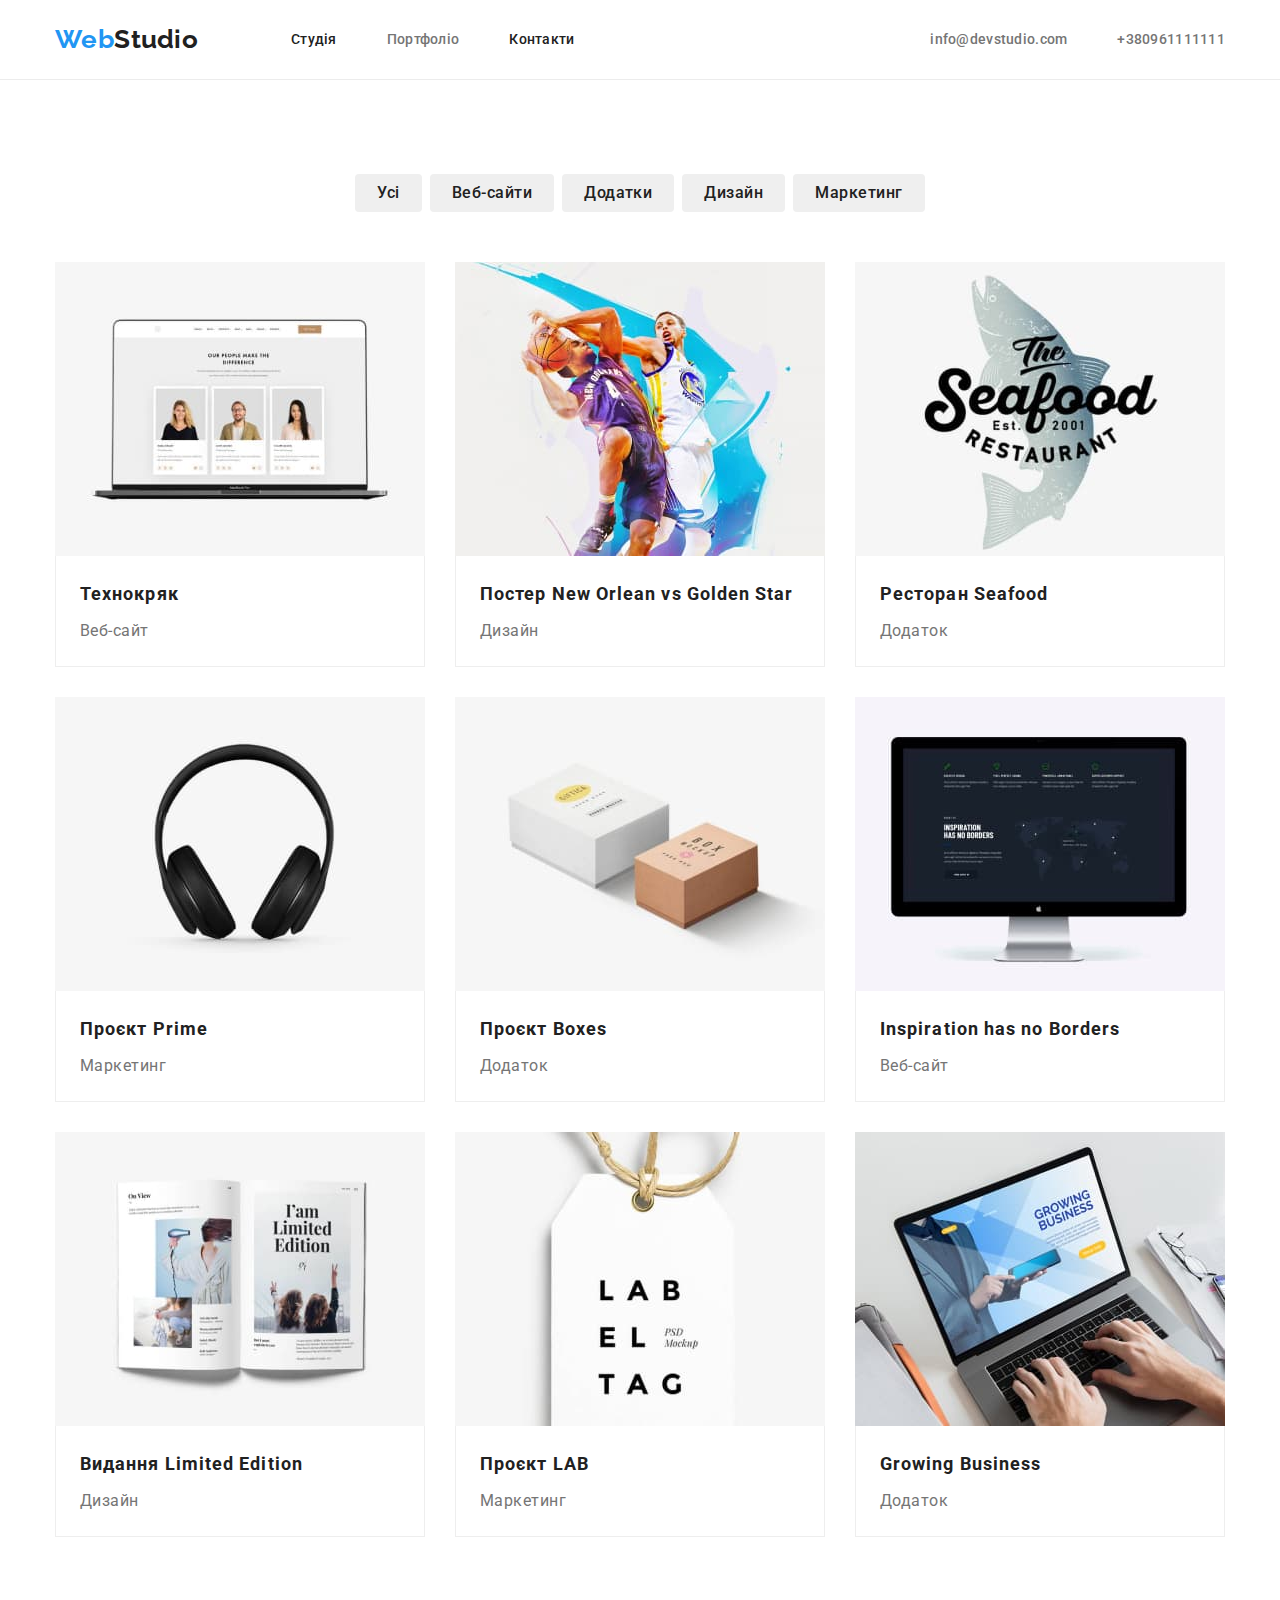
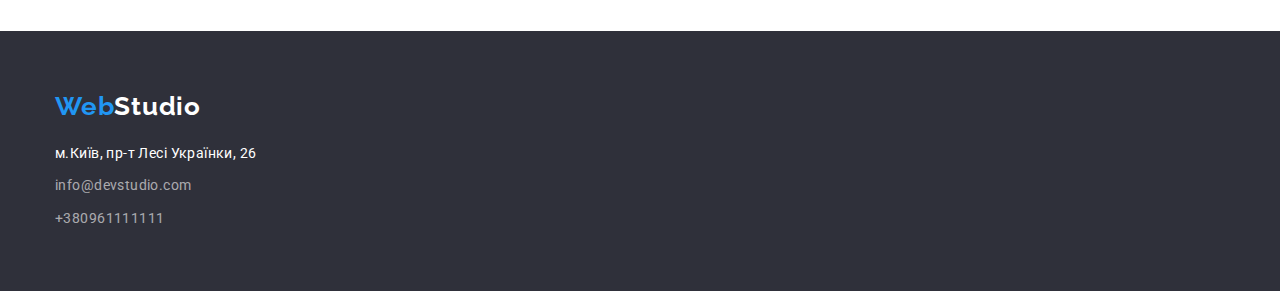
==== portfolio.html @ 17ab4c6e "one" ====
<!DOCTYPE html>
<html lang="uk">
<head >
    <meta charset="UTF-8">
   
    <meta name="viewport" content="width=device-width, initial-scale=1.0">
    <title>Портфоліо</title>
    <link rel="preconnect" href="https://fonts.googleapis.com">
    <link rel="preconnect" href="https://fonts.gstatic.com" crossorigin>
    <link href="https://fonts.googleapis.com/css2?family=Raleway:wght@700&family=Roboto:wght@400;500;700&display=swap" rel="stylesheet">
    
    
    <link rel="stylesheet"  
    href="https://cdn.jsdelivr.net/npm/modern-normalize@1.1.0/modern-normalize.min.css"/>
    <link rel="stylesheet" href="./css/styles.css">
  


 

  <header> 
   
  <body>
   

   <nav class="page-nav box">
    <div class="container page-header-container">
     <!-- <h1>картки та кнопки</h1> -->
      <a href="./index.html" class="link-port list"><span class="logo"><span class="accent-logo">Web</span>Studio</span></a>

  
      <ul class="menu list-port">
      
     <li class="menu-item ">
  
      <a class="link-port menu-link" href="./index.html">Студія</a></li>

     <li class="menu-item link-port">
  
  <a class="menu-link link-port contakt-email" href="./portfolio.html">Портфоліо</a></li>

     <li class="menu-item link-port">
      <a class="menu-link  link-port" href="./index.html">Контакти</a></li>
    </ul>
    <ul class="list-port contakt">

 <li><a class=" item-contakt contakt-email link-port list-port" href="mailto:info@devstudio.com">info@devstudio.com</a></li>
<li><a class=" item-contakt contakt-email contakt-phone-number list-port link-port" href="">+380961111111</a></li>
      </ul>
</div>
</nav>
</header>
   
<main >
   <section class="section">
  
   <div class="container">  
      <!-- <h1 class="">Картки</h1> -->
    <ul class="filter list-port ">
      <li><button class="filter-list" type="button">Усі</button></li> 

      <li><button class="filter-list" type="button">Веб-сайти</button></li> 
     
      <li><button class="filter-list" type="button">Додатки</button></li>   
      
      <li><button class="filter-list"type="button">Дизайн</button></li>  


      <li><button  class="filter-list"type="button">Маркетинг</button></li>
    </ul>

  


  <ul class=" flex-container  list-port link-port">

 
    <li class="class-card flex-element"> <img src="./images/технокряк.jpg" alt="Технокряк"
       width="370">
   <div class="port-card-bottom">
      <h2 class="card-name">Технокряк</h2>
         <p class="card-speciality">Веб-сайт</p>
   </div>
    </li>  

    

    <li class="class-card flex-element"> <img src="./images/постер-new-orlian.jpg" alt="постер"
       width="370">
    <div class="port-card-bottom">
       <h2 class="card-name">Постер New Orlean vs Golden Star</h2>
          <p class="card-speciality">Дизайн</p>
   </div> 
      </li> 

    


    <li class="class-card flex-element"> <img src="./images/see-food.jpg" alt="Ресторан Seafood"
       width="370">
   <div class="port-card-bottom">  
      <h2 class="card-name">Ресторан Seafood</h2>
        <p class="card-speciality">Додаток</p>
   </div>
      </li>

   

  <li class="class-card flex-element"> <img src="./images/проект-прайм.jpg" alt="Проєкт Prime" width="370">
  <div class="port-card-bottom">
    <h2 class="card-name">Проєкт Prime</h2>
      <p class="card-speciality">Маркетинг</p>
   </div> 
  </li>
     
 

  <li class="class-card flex-element"> <img src="./images/проєкт.jpg" alt="Проєкт Boxes" width="370">
   <div class="port-card-bottom">
    <h2 class="card-name">Проєкт Boxes</h2>
      <p class="card-speciality">Додаток</p>
   </div>    
  </li>

  <li class="class-card flex-element"> <img src="./images/iтсзкш.jpg" alt="Inspiration has no Borders" width="370">
   <div class="port-card-bottom">
    <h2 class="card-name">Inspiration has no Borders</h2>
      <p class="card-speciality">Веб-сайт</p>
   </div>      
  </li>

  <li class="class-card flex-element"><img src="./images/видання.jpg" alt="Видання Limited Edition" width="370">
   <div class="port-card-bottom">
    <h2 class="card-name">Видання Limited Edition</h2>
      <p class="card-speciality">Дизайн</p>
  
   </div>     
  </li>

  <li class="class-card flex-element"> <img src="./images/lab.jpg" alt="Проєкт LAB" width="370">
   <div class="port-card-bottom">
    <h2 class="card-name">Проєкт LAB</h2>
      <p class="card-speciality">Маркетинг</p> 
   </div>      
  </li>

  <li class="class-card flex-element"> <img src="./images/gro.jpg" alt="Growing Business" width="370">
   <div class="port-card-bottom">
    <h2 class="card-name">Growing Business</h2>
      <p class="card-speciality">Додаток</p>
  </div>
</li>

</ul>
  </div>
</section>
</main>    


<footer class="foot">
<div class="container page-foot">   
 

      <a class="log-name" href="./index.html" class=" list-port"><span class="list link-port logo-w"><span class="accent-logo">Web</span>Studio</span></a>
     
        <address> 
      <ul class="list link log-name">
        <li><a class="foot-list">м.Київ, пр-т Лесі Українки, 26</a></li>
        <li><a class="link tel-port" href="">info@devstudio.com</a></li>
        <li><a class="foot-list tel-port contakt-phone-number" href="">+380961111111</a></li>
     
    </ul>
   </address>
  </div>


   </footer>
   

</body>
</html>
---- css/styles.css ----
:root
{
    --accent-color:   #212121;
    --primary-font:Roboto,sans-serif;
    --secondary-font:Raleway, sans-serif;
    --primary-text-color-theme-light: #2196F3;
    --primary-text-color-theme-dark: #FFFFFF;
    --secondary-text-color-theme-light:#757575;
    --secondary-background-color-theme-light:#F5F4FA; 
    --secondary-background-btn-color-theme-light:#188CE8;
}

.link
{
 text-decoration: none
   
}
 

.studio-list.link-port
{
 padding: 24px 0;

}
studio-list
{
margin-right: 93px;
}
 .link-port 
 {   display: block;
    text-decoration: none;
    padding: 32px 0;
    margin: 0;
 }
 
 .list
 { 
  list-style:none;
  padding: 0;
 margin: 0;
 

 }
  .list-port
{ 
  list-style: none;
  padding: 0;

  margin: 0;

}
img
{
    display: block;
    max-width: 100%;
    height: auto;
}


.logo
{ 
    font-family:Raleway, sans-serif;
    font-weight: 700;
    font-size: 26px;
    line-height: 1.19;
   
   
    display: flex;
    align-items:center;
    
     color: var(--accent-color);
  }
.logo-w 
{ font-family: Raleway, sans-serif;
  font-style: normal;
  font-weight: 700;
  font-size: 26px;
  line-height: 1.19;
  letter-spacing: 0.03em;
 color:var(--primary-text-color-theme-dark);}

  .accent-logo

  { font-family: Raleway, sans-serif;
    font-style: normal;
    font-weight: 700;
    font-size: 26px;
    line-height: 1.19;
    letter-spacing: 0.03em;
   
       
    color:  var(--primary-text-color-theme-light);
  }

    h1,h2,h3,h4,p
    {
        
        margin-top: 0;
        margin-bottom: 0;
     }


.ul,    
.li{ 
        margin-top: 0px;
        margin-bottom:0px;
        padding-left: 0px;
        padding-right: 0px;
        
     }
 .container 
     {    
        width: 1200px;
        margin-left: auto;
        margin-right: auto;
        padding-left: 15px;
        padding-right: 15px; 
      }
  .section 
      { 
        padding-top: 94px;
         padding-bottom: 94px;
      }
/* ============components=========== */



.page-header
  {
    background: var(--primary-text-color-theme-dark);
  }

.page-header-container 
  {
  display: flex; 
  align-items: center;
  }

.page-nav 
{ 
  display:flex;
  align-items: center;
  justify-content:space-between;
}



.menu 
{ 
  display: flex;
  align-items:center;
  gap: 50px;
}


.contakt 
{
  display: flex;gap: 50px;
  align-items: center;
  margin-left: auto;
}



     
    /* ============heder==================    */
  
    body
    {
        font-family: Roboto, sans-serif;
  
        font-size: 14px;
        line-height: 1.14;
        letter-spacing: 0.02em;
        padding: 0;
    }
    
       .button { cursor: pointer;}
    




    .solutions-page
 {  
  text-align: center;
   padding-top:  200px;
   padding-bottom:200px;
   background-color:  #2F303A;
   }
    
  .title-main 
  {
   
  text-transform: uppercase;
    font-size: 44px;
    line-height: 1.36;
    width: 696px;
    margin-left: auto;
    margin-right: auto;
    margin-bottom: 30px;
    letter-spacing: 0.06em;
    color:var(--primary-text-color-theme-dark);
    
    
   }   
    
 
.do-it
{
  padding-top:0;
 
}

    
     .do 
  {
      display: flex; 
      text-align: center;
      gap: 30px;
      

  }

    .modal-open-btn

    {
   font-family: Roboto, sans-serif;  
       font-weight: 700;
    font-size: 16px;
    line-height: 1.17;
    width: 216px;
    border: navajowhite;
    letter-spacing: 0.06em;
    height: 50px;

    color:var(--primary-text-color-theme-dark); 
    background:var(--primary-text-color-theme-light);
   
    border-radius: 4px;
     
     }
     .modal-open-btn:hover,
     .modal-open-btn:focus
      {  
    
    color:var(--primary-text-color-theme-dark) ;
    background:var(--secondary-background-btn-color-theme-light);
    }
  

    .filter 
    {
      display: flex; 
      text-align: center;
      gap: 8px;
    justify-content: center;

      margin-bottom: 50px;  
    }
 
button{
  border: none;
}


 .filter-list 
 {  
 
font-family:inherit; 
font-weight: 500;
font-size: 16px;
line-height: 1.62;
letter-spacing: 0.03em;
cursor: pointer;
padding:6px 22px;
color:var(--accent-color);
 background:var(secondary-background-color-theme-light);
 border-radius: 4px;
}
.filter-list:hover,
.filter-list:focus
  { 
   
    /* shadow-middle */
box-shadow: 0px 3px 1px rgba(0, 0, 0, 0.1), 0px 1px 2px rgba(0, 0, 0, 0.08), 0px 2px 2px rgba(0, 0, 0, 0.12);

        color:var(--primary-text-color-theme-dark);
        background:var(--primary-text-color-theme-light); 
}

  .button {
   border-width: 0px;
   }

    


.page-benefits
{
  display: flex;
  align-content: center;
  gap: 30px;

}

.item-page-benefits 
{
 

   width: 270px;
  
}
.title-benefits
 {
  text-transform: uppercase;
 font-weight: 700;
  font-size: 14px;
  line-height:1.14;
  letter-spacing: 0.03em;
}

.note-benefits
 { margin-top:10px; 
 
    font-weight: 400;
    font-size: 14px;
    line-height:1.7;
   color:var(--secondary-text-color-theme-light);
  
}


.team-section 
{
  background: var(--secondary-background-color-theme-light);
}

  .team
{  display: flex;
   text-align: center;
  gap: 30px;
}


.item-team
{
  
  background: var(--primary-text-color-theme-dark);
}
   
.team-liter 
{

  font-size: 36px;
  line-height:1.16;
  text-align: center;
  letter-spacing: 0.03em;
  margin-bottom: 50px;
  
  color:var(--accent-color)

}       

    .team-name
     { 
       font-weight: 500;
        font-size: 16px;
        line-height: 1.18;
   

  
    text-align: center;
    letter-spacing: 0.03em;
   color:var(--accent-color);
   
   background:var(--primary-text-color-theme-dark);
  }
 .menu{margin-left: 93px;} 
    
.team-speciality
{   
    font-weight: 400;
    text-align: center;
    letter-spacing: 0.03em;
     margin-top:  10px;
      color:var(--secondary-text-color-theme-light);
  }



 .menu-link
 {       font-weight: 500;
    font-family:Roboto,sans-serif;
     color:var(--accent-color);
}
.menu-link:hover,
.menu-link:focus
{

 color:var(--primary-text-color-theme-light);
}



  .contakt-email
  {font-weight: 500;
    color: var(--secondary-text-color-theme-light);
   }
   .contakt-email:hover,
   .contakt-email:focus
   {
   
    color:var(--primary-text-color-theme-light);
   }


  .contakt-stil
  { 
   color:var(--accent-color);
  }
  
  .contakt-stil:hover,
  .contakt-stil:focus
   { 
    color: var(--primary-text-color-theme-light)
  }

  .contakt-phone-number
   {
    color:var(--secondary-text-color-theme-light);
  }
   /* =======footer============   */
    
    .foot-list 
  {
    font-style: normal;   
    font-weight: 400;
    font-size: 14px;
    line-height: 1.7;
    letter-spacing: 0.03em;
   
  
   color:var(--primary-text-color-theme-dark); 
  }
   .foot 

  {  padding-top: 60px;
    padding-bottom:60px;
    align-content: center;    
  background-color: #2F303A;
  
  }
  address
  {
 margin-top:20px;
  }



  .log-name
  {  
  display: flex;gap: 9px;
  flex-direction: column;
  }
  

    .tel-port
    {
      font-family: 'Roboto';
font-style: normal;
font-weight: 400;
font-size: 14px;
line-height: 1.71;


letter-spacing: 0.03em;

color: rgba(255, 255, 255, 0.6);
     

    }
   
   
   /* Портфоліо */

   
   .box 
   {
  height:   80px;
border-bottom:1px solid#ECECEC; 
 


}


       .flex-container 
        { 
      display: flex; 
      flex-wrap:wrap;
    align-content: center;    
    gap: 30px;
    padding-left: 0px;
    padding-right: 0px;
    
    }  
        


  
  
.flex-element
{ 
  width: 370px;



}
.flex-element:focus
{
  box-shadow: 0px 1px 1px rgba(0, 0, 0, 0.12), 0px 4px 4px rgba(0, 0, 0, 0.06), 1px 4px 6px rgba(0, 0, 0, 0.16);
}
.card-name
 {
font-weight: 700;
font-size: 18px;
line-height: 2;
letter-spacing: 0.06em;

color:var(--accent-color);
margin-top: 0px ;
margin-bottom: 4px;}

.card-speciality
{

font-weight: 400;
font-size: 16px;
line-height: 1.87;

letter-spacing: 0.03em;

color:var(--secondary-text-color-theme-light);
 margin-top: 4px ;
}

.port-card-bottom 
{
  padding-top:20px;
  padding-bottom: 20px;
  padding-left: 24px;
  padding-right: 24px;
  background: #FFFFFF;
border: 1px solid #EEEEEE;
border-top: none;
}



.card-bottom

{
 padding: 30px;

 background: #FFFFFF;
 /* material shadow v1 */
 
 box-shadow: 0px 1px 3px rgba(0, 0, 0, 0.12), 0px 1px 1px rgba(0, 0, 0, 0.14), 0px 2px 1px rgba(0, 0, 0, 0.2);
 border-radius: 0px 0px 4px 4px;
 }

a{text-decoration: none;}
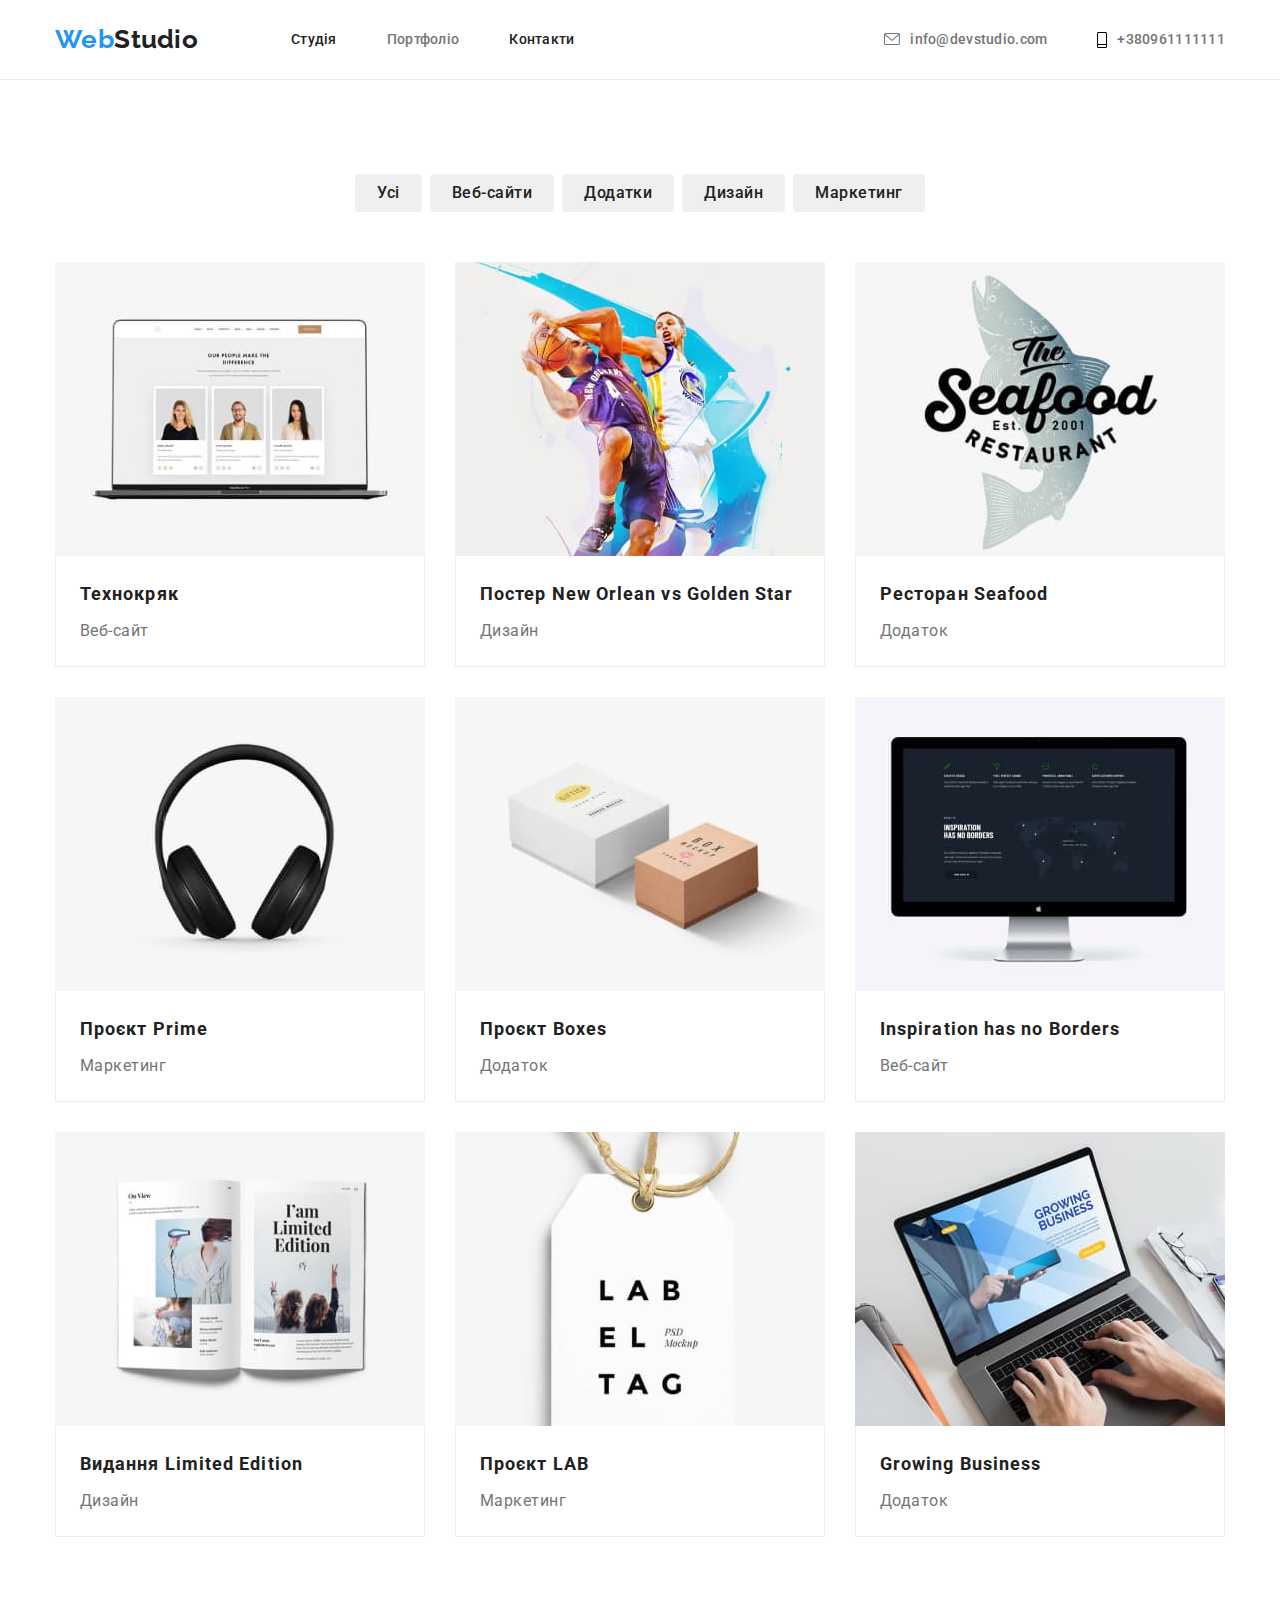
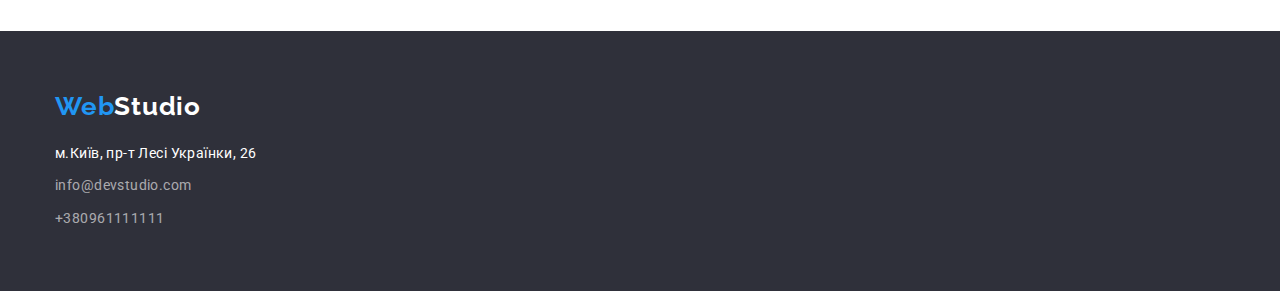
==== commit b069c151: "header додав svg" ====
--- a/portfolio.html
+++ b/portfolio.html
@@ -30,6 +30,7 @@
 
   
       <ul class="menu list-port">
+        
       
      <li class="menu-item ">
   
@@ -43,9 +44,22 @@
       <a class="menu-link  link-port" href="./index.html">Контакти</a></li>
     </ul>
     <ul class="list-port contakt">
+      <div class="post-email">
+        <li class="post-email-link"> 
+          <svg class="post-email-icon">
+            <use href="./images/symbol-defs 2.svg#icon-envelope-hover"></use>
+       </li>
+
 
  <li><a class=" item-contakt contakt-email link-port list-port" href="mailto:info@devstudio.com">info@devstudio.com</a></li>
-<li><a class=" item-contakt contakt-email contakt-phone-number list-port link-port" href="">+380961111111</a></li>
+      </div>
+ 
+ <div class="number">
+  <li class="contakt-number"> 
+    <svg class="contakt-phone-icon">
+      <use href="./images/symbol-defs 2.svg#icon-untitled"></use>
+ </li>
+ <li><a class=" item-contakt contakt-email contakt-phone-number list-port link-port" href="">+380961111111</a></li>
       </ul>
 </div>
 </nav>
--- a/css/styles.css
+++ b/css/styles.css
@@ -22,7 +22,7 @@
  padding: 24px 0;
 
 }
-studio-list
+.studio-list
 {
 margin-right: 93px;
 }
@@ -177,9 +177,24 @@
     
        .button { cursor: pointer;}
     
-
-
-
+.overlay
+{
+  max-width: 1600px;
+  height: 600px;
+  margin-left: auto;
+  margin-right: auto;
+
+
+  background-image:  rgba (47, 48, 58, 0.4),
+   rgba(47, 48, 58, 0.4) url(../images/Img-hero.jpg);
+
+  background-repeat: no-repeat;
+  background-position: center;
+  background-size:cover; 
+}
+overlay{l
+
+}
 
     .solutions-page
  {  
@@ -189,6 +204,10 @@
    background-color:  #2F303A;
    }
     
+
+
+
+
   .title-main 
   {
    
@@ -294,8 +313,6 @@
    }
 
     
-
-
 .page-benefits
 {
   display: flex;
@@ -384,6 +401,7 @@
     text-align: center;
     letter-spacing: 0.03em;
      margin-top:  10px;
+     margin-bottom: 16px;
       color:var(--secondary-text-color-theme-light);
   }
 
@@ -489,9 +507,6 @@
    {
   height:   80px;
 border-bottom:1px solid#ECECEC; 
- 
-
-
 }
 
 
@@ -570,4 +585,201 @@
  border-radius: 0px 0px 4px 4px;
  }
 
-a{text-decoration: none;}+a{text-decoration: none;}
+
+.social-list{
+    display: flex; 
+  justify-content: center;
+  column-gap: 10px;
+}
+
+.social-list-link
+{
+display:flex;
+align-items: center;
+justify-content: center;
+width: 44px;
+height: 44px;
+border-radius: 50px;
+background-color: #FFFFFF;
+ /* Fill: Solid 
+ material shadow v1 
+
+ box-shadow: 0px 1px 3px rgba(0, 0, 0, 0.12), 0px 1px 1px rgba(0, 0, 0, 0.14), 0px 2px 1px rgba(0, 0, 0, 0.2);
+border-radius: 0px 0px 4px 4px; */
+}
+.social-list-link:hover,
+.social-list-link:focus
+{
+ 
+background-color: #2196F3;
+ 
+}
+.social-list-link:hover .social-list-icon
+{
+  fill: #FFFFFF;
+}
+.social-list-link:focus .social-list-icon
+{
+  fill: #FFFFFF;
+}
+
+.social-list-icon {
+
+  width: 20px;
+  height: 20px;
+  fill: #AFB1B8;
+}
+
+
+.customers-list 
+{
+   display: flex; 
+  justify-content: center;
+  column-gap: 30px;
+}
+.customers-list-link
+{
+  display:flex;
+align-items:baseline;
+ justify-content: center;
+
+} 
+
+ 
+.customers-list-icon
+{
+  display: flex;
+  align-items: center;
+  width: 106px;
+  height: 60px;
+  fill: 
+  #AFB1B8;
+}
+.customers-list-icon:hover,
+.customers-list-icon:focus{
+  fill:#2196F3;
+  
+}
+
+
+.customers-list-item
+{
+  
+  width: 170px;
+  height: 92px;
+  border: 1px solid #AFB1B8;
+  border-radius: 4px;
+
+    padding-left: 32px;
+  padding-right: 32px;
+  padding-top: 16px;
+  padding-bottom: 16px;
+ 
+} 
+.customers-list-item:hover,
+.customers-list-item:focus {
+  
+border: #2196F3;
+  }
+
+
+.customers-list-item:hover.customers-list-icon
+{
+  fill:#2196F3;
+  border: #2196F3;
+} 
+
+
+.benefits-list-icon
+{
+width: 65.32px;
+height: 70px;
+Fill: #212121;
+
+}
+.benefits-list-icon:hover,
+.benefits-list-icon:focus
+{
+  border: #2196F3;
+  fill: #2196F3;
+}
+
+
+.benefits-icon{
+
+  width: 270px;
+  height: 120px;
+  fill: 
+  #F5F4FA;
+  border: 1px solid #AFB1B8;
+  border-radius: 4px;
+
+    padding-left: 100px;
+  padding-right: 100px;
+  padding-top: 25px;
+  padding-bottom: 25px;
+  margin-bottom: 30px;
+}
+
+.benefits-icon:focus
+{
+
+  fill: #2196F3;
+}
+.benefits-icon:hover{
+  border: #2196F3;
+}
+
+.contakt-phone-icon{
+  width: 10px;
+  height: 16px; 
+
+  color: var(--secondary-text-color-theme-light);
+
+}
+
+.contakt-phone-icon:hover,
+.contakt-phone-icon:hover
+{fill: 
+  #2196F3;}
+
+.contakt-number
+{display: flex;
+flex-direction:row-reverse;
+ align-items: center;
+ margin-right: 10px;
+}
+
+.number 
+{display: flex;
+  align-items: center;
+}
+
+.post-email{
+  display: flex;
+  align-items: center;
+}
+.post-email-icon
+{
+  width: 16px;
+  height: 12px;
+  fill: #757575;
+}
+
+.post-email-icon:hover,
+.post-email-icon:focus
+{
+  fill: 
+  #2196F3; 
+}
+
+
+
+
+.post-email-link{
+  display: flex;
+flex-direction:row-reverse;
+ align-items: center;
+ margin-right: 10px;
+}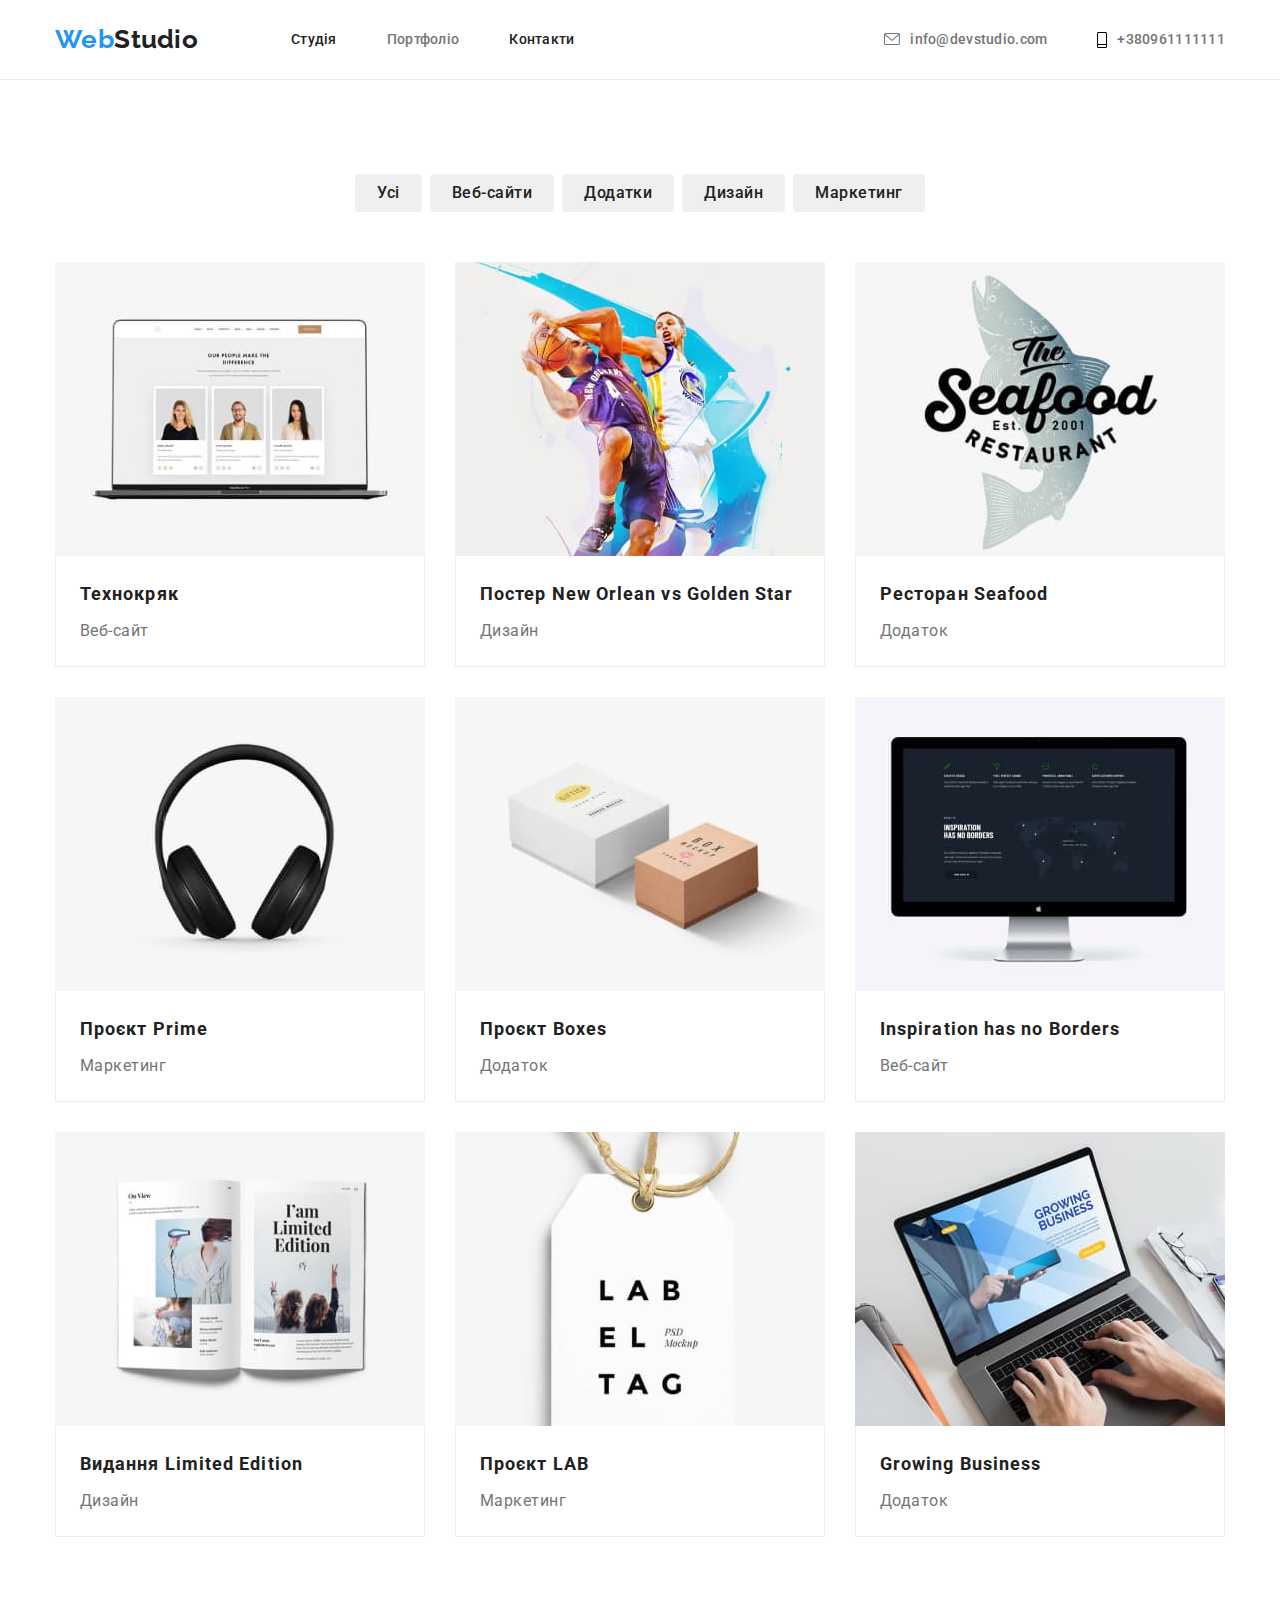
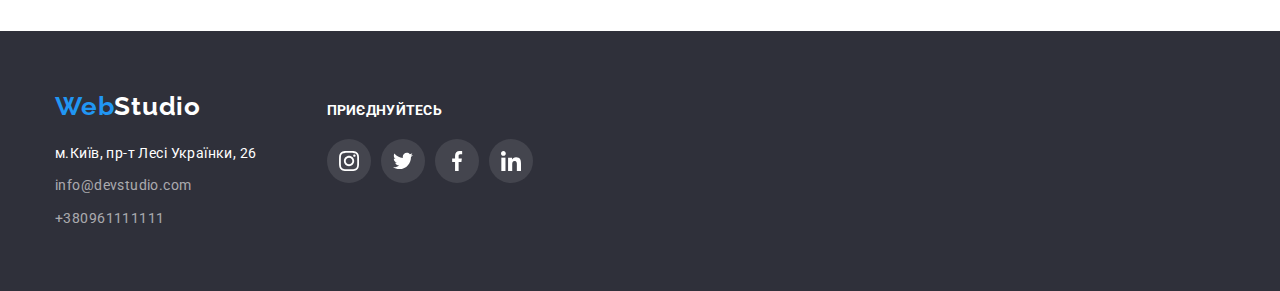
==== commit 044a6447: "svg додав у футер" ====
--- a/portfolio.html
+++ b/portfolio.html
@@ -172,21 +172,64 @@
 
 
 <footer class="foot">
-<div class="container page-foot">   
- 
-
-      <a class="log-name" href="./index.html" class=" list-port"><span class="list link-port logo-w"><span class="accent-logo">Web</span>Studio</span></a>
-     
-        <address> 
-      <ul class="list link log-name">
-        <li><a class="foot-list">м.Київ, пр-т Лесі Українки, 26</a></li>
-        <li><a class="link tel-port" href="">info@devstudio.com</a></li>
-        <li><a class="foot-list tel-port contakt-phone-number" href="">+380961111111</a></li>
-     
-    </ul>
-   </address>
+<div class="container page-foot">  
+  
+
+      
+  <div class="foot-top">
+    <a class="logo-w link" href="./index.html">
+      <span class="accent-logo ">Web</span>Studio</span></a> 
+       
+    <address>
+      <ul class="foot-list list log-name">
+
+        <li><a>м.Київ, пр-т Лесі Українки, 26</a></li>
+        <li><a  class="link tel-port" href="">info@devstudio.com</a></li>
+        <li><a  class="link list tel-port" href="">+380961111111</a></li>
+
+      </ul>
+    </address>
+  </div>   
+  <div class="join">
+      <h3 class="join-title">Приєднуйтесь</h3>
+      <ul class="social-list list">
+        <li class="social-list-item">
+          <a href="" class="social-list-link-footer"> 
+          <svg lang="en" aria-label="instagram icon"  class="social-list-icon-footer">
+            <use href="./images/symbol-defs 2.svg#icon-instagramKC-1">  </use>
+          </svg>
+         </a>
+        </li>
+        <li class="social-list-item">
+          <a href="" class="social-list-link-footer"> 
+          <svg lang="en" aria-label="twitter icon" class="social-list-icon-footer">
+            <use href="./images/symbol-defs 2.svg#icon-twitterK-1">  </use>
+          </svg>
+         </a>
+        </li>
+        <li class="social-list-item">
+          <a href="" class="social-list-link-footer"> 
+          <svg lang="en" aria-label="facebook icon" class="social-list-icon-footer">
+             <use href="./images/symbol-defs 2.svg#icon-facebookK-1"></use>
+          </svg>
+         </a>
+        </li>
+        <li class="social-list-item">
+          <a href="" class="social-list-link-footer"> 
+          <svg lang="en" aria-label="linkedin icon"  class="social-list-icon-footer">
+            <use href="./images/symbol-defs 2.svg#icon-linkedinK-1">  </use>
+          </svg >
+         </a>
+        </li>
+
+
   </div>
-
+    
+      
+</div> 
+ 
+
+</section>  
 
    </footer>
    
--- a/css/styles.css
+++ b/css/styles.css
@@ -774,12 +774,91 @@
   #2196F3; 
 }
 
-
-
-
 .post-email-link{
   display: flex;
 flex-direction:row-reverse;
  align-items: center;
  margin-right: 10px;
+}
+
+.join
+{ 
+flex-direction: column;
+margin-left: 70px;
+}
+
+
+
+
+.join-title
+
+{ 
+ 
+  font-weight:700;
+  font-size: 14px;
+  line-height:1.14;
+   text-transform: uppercase;
+  
+   margin-bottom: 20px;
+   
+color: #FFFFFF;
+
+
+  
+}
+
+.page-foot{
+
+  display: flex;
+  align-items:baseline;
+
+}
+
+.social-list-link-footer
+{
+
+display:flex;
+align-items: center;
+justify-content: center;
+width: 44px;
+height: 44px;
+border-radius: 50px;
+background-color:
+ rgba(255, 255, 255, 0.1) 
+} 
+
+ .social-list-link-footer:hover.social-list-icon-footer,
+.social-list-link-footer:focus.social-list-icon-footer
+{
+  background-color: #2196F3; 
+}
+
+.social-list-link-footer:hover.social-list-icon-footer
+/* .social-list-link-footer:focus.social-list-icon-footer */
+{
+   color: #2196F3;
+
+}
+.social-list-link-footer:hover,
+.social-list-link-footer:focus.
+{
+    background-color: #2196F3;
+
+}
+
+
+
+.social-list-icon-footer
+ {
+width: 20px;
+  height: 20px;
+fill: 
+#FFFFFF
+}
+
+.social-list-icon-footer:hover,
+.social-list-icon-footer:focus
+{
+  fill: #FFFFFF;
+  background-color: #2196F3;
 }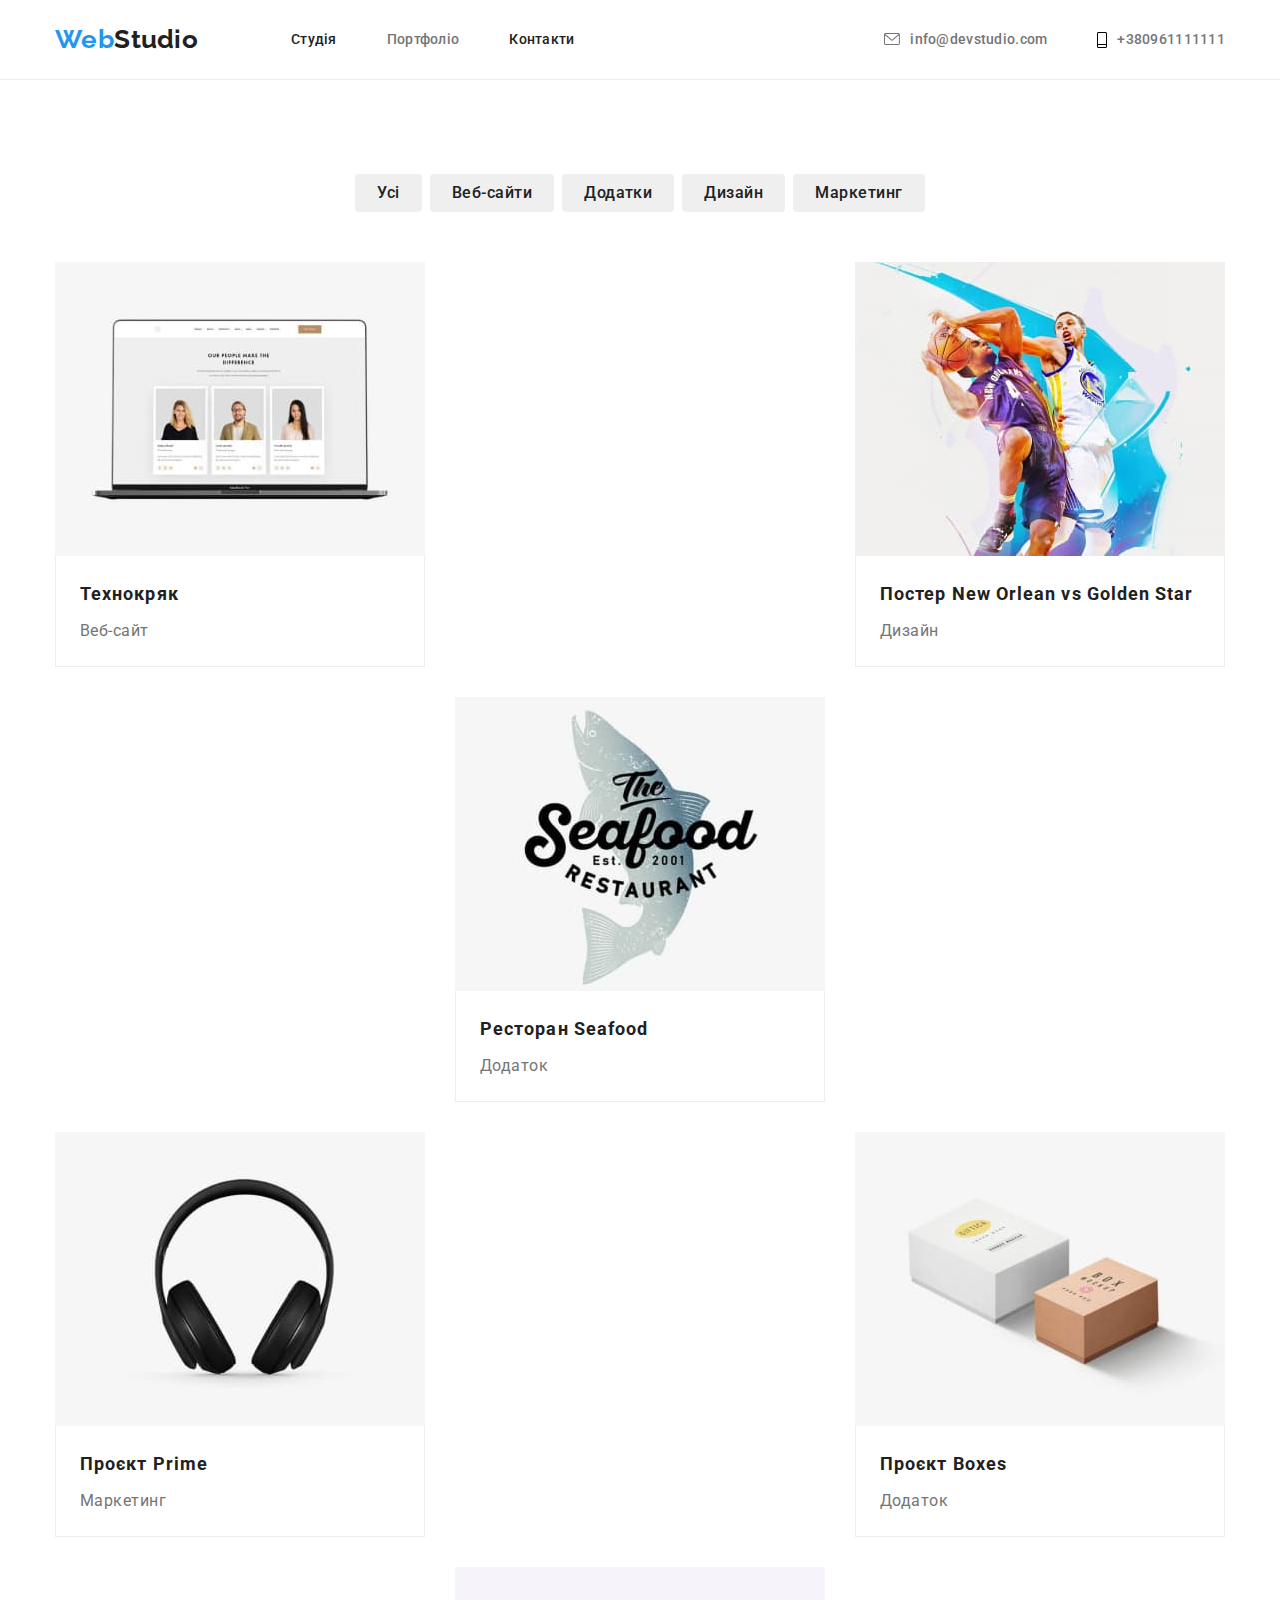
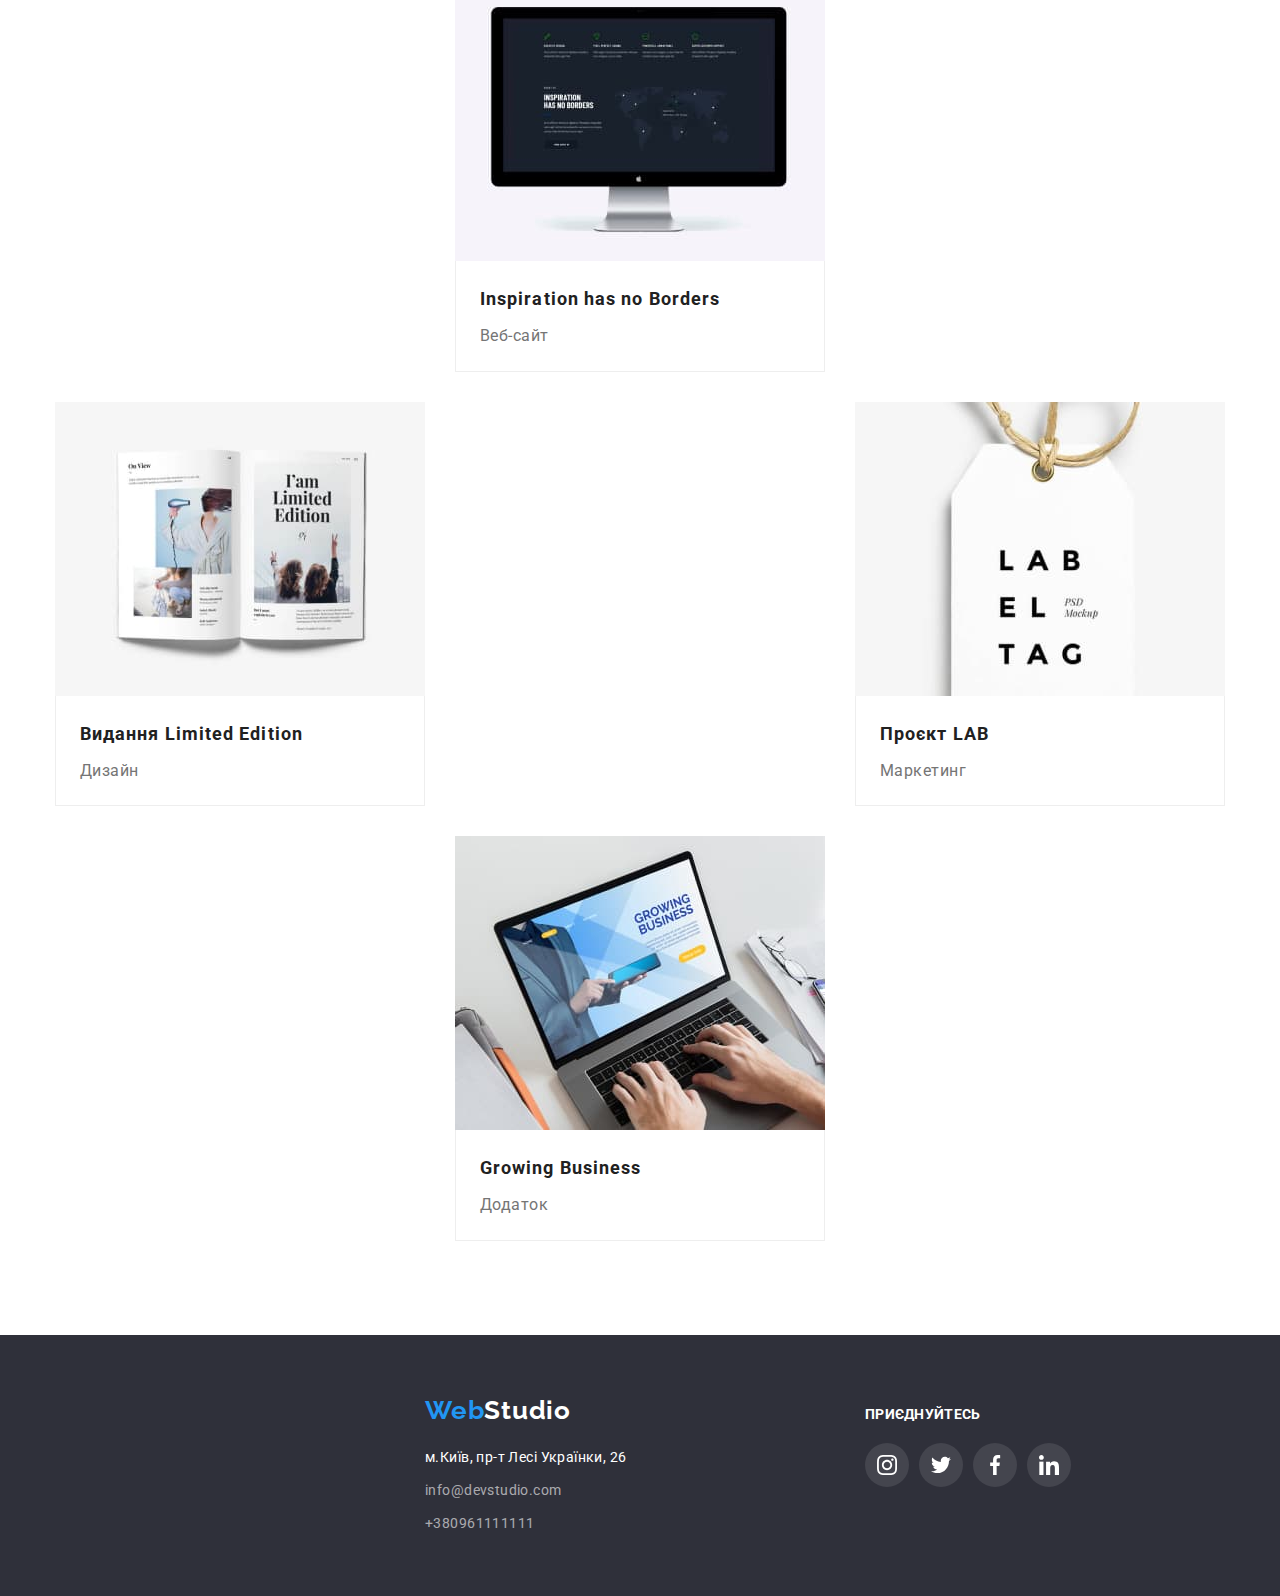
==== commit 1512d022: "4" ====
--- a/portfolio.html
+++ b/portfolio.html
@@ -15,8 +15,6 @@
     <link rel="stylesheet" href="./css/styles.css">
   
 
-
- 
 
   <header> 
    
@@ -89,17 +87,19 @@
   <ul class=" flex-container  list-port link-port">
 
  
-    <li class="class-card flex-element"> <img src="./images/технокряк.jpg" alt="Технокряк"
+    <li>
+       <a href="" class="flex-element"> 
+       <img src="./images/технокряк.jpg" alt="Технокряк"
        width="370">
    <div class="port-card-bottom">
       <h2 class="card-name">Технокряк</h2>
          <p class="card-speciality">Веб-сайт</p>
    </div>
     </li>  
-
-    
-
-    <li class="class-card flex-element"> <img src="./images/постер-new-orlian.jpg" alt="постер"
+   
+    <li>
+       <a href=""class="flex-element"> 
+      <img src="./images/постер-new-orlian.jpg" alt="постер"
        width="370">
     <div class="port-card-bottom">
        <h2 class="card-name">Постер New Orlean vs Golden Star</h2>
@@ -109,41 +109,53 @@
 
     
 
-
-    <li class="class-card flex-element"> <img src="./images/see-food.jpg" alt="Ресторан Seafood"
+     
+    <li> 
+      <a href=""class="flex-element">
+      <img src="./images/see-food.jpg" alt="Ресторан Seafood"
        width="370">
    <div class="port-card-bottom">  
       <h2 class="card-name">Ресторан Seafood</h2>
         <p class="card-speciality">Додаток</p>
-   </div>
+   
       </li>
 
-   
-
-  <li class="class-card flex-element"> <img src="./images/проект-прайм.jpg" alt="Проєкт Prime" width="370">
+    
+     
+  <li>
+
+    <a href="" class="flex-element">
+       <img src="./images/проект-прайм.jpg" 
+       alt="Проєкт Prime" width="370">
   <div class="port-card-bottom">
     <h2 class="card-name">Проєкт Prime</h2>
       <p class="card-speciality">Маркетинг</p>
    </div> 
   </li>
-     
- 
-
-  <li class="class-card flex-element"> <img src="./images/проєкт.jpg" alt="Проєкт Boxes" width="370">
+  
+ 
+
+  <li>
+    <a href="" class="flex-element"> 
+      <img src="./images/проєкт.jpg" alt="Проєкт Boxes" width="370">
    <div class="port-card-bottom">
     <h2 class="card-name">Проєкт Boxes</h2>
       <p class="card-speciality">Додаток</p>
    </div>    
   </li>
 
-  <li class="class-card flex-element"> <img src="./images/iтсзкш.jpg" alt="Inspiration has no Borders" width="370">
+  <li>
+    <a href="" class="flex-element"> 
+      <img src="./images/iтсзкш.jpg" alt="Inspiration has no Borders" width="370">
    <div class="port-card-bottom">
     <h2 class="card-name">Inspiration has no Borders</h2>
       <p class="card-speciality">Веб-сайт</p>
    </div>      
   </li>
 
-  <li class="class-card flex-element"><img src="./images/видання.jpg" alt="Видання Limited Edition" width="370">
+  <li>
+    <a href="" class="flex-element">
+      <img src="./images/видання.jpg" alt="Видання Limited Edition" width="370">
    <div class="port-card-bottom">
     <h2 class="card-name">Видання Limited Edition</h2>
       <p class="card-speciality">Дизайн</p>
@@ -151,14 +163,18 @@
    </div>     
   </li>
 
-  <li class="class-card flex-element"> <img src="./images/lab.jpg" alt="Проєкт LAB" width="370">
+  <li>
+    <a href="" class="flex-element"> 
+      <img src="./images/lab.jpg" alt="Проєкт LAB" width="370">
    <div class="port-card-bottom">
     <h2 class="card-name">Проєкт LAB</h2>
       <p class="card-speciality">Маркетинг</p> 
    </div>      
   </li>
 
-  <li class="class-card flex-element"> <img src="./images/gro.jpg" alt="Growing Business" width="370">
+  <li>
+    <a href="" class="flex-element"> 
+      <img src="./images/gro.jpg" alt="Growing Business" width="370">
    <div class="port-card-bottom">
     <h2 class="card-name">Growing Business</h2>
       <p class="card-speciality">Додаток</p>
--- a/css/styles.css
+++ b/css/styles.css
@@ -176,24 +176,19 @@
     }
     
        .button { cursor: pointer;}
-    
+     
 .overlay
 {
   max-width: 1600px;
   height: 600px;
   margin-left: auto;
   margin-right: auto;
-
-
-  background-image:  rgba (47, 48, 58, 0.4),
-   rgba(47, 48, 58, 0.4) url(../images/Img-hero.jpg);
-
-  background-repeat: no-repeat;
+ background-color: 
+ rgba(196, 196, 196, 1);
+background-image:linear-gradient(to right, rgba(47, 48, 58, 0.4),rgba(47, 48, 58, 0.4)),
+url(../images/Img-hero.jpg);
   background-position: center;
   background-size:cover; 
-}
-overlay{l
-
 }
 
     .solutions-page
@@ -201,11 +196,9 @@
   text-align: center;
    padding-top:  200px;
    padding-bottom:200px;
-   background-color:  #2F303A;
+   /* background-color:  #2F303A;  */
    }
     
-
-
 
 
   .title-main 
@@ -508,7 +501,7 @@
   height:   80px;
 border-bottom:1px solid#ECECEC; 
 }
-
+ 
 
        .flex-container 
         { 
@@ -520,21 +513,20 @@
     padding-right: 0px;
     
     }  
-        
-
-
-  
+   
   
 .flex-element
 { 
+  display: block;
   width: 370px;
 
-
-
-}
-.flex-element:focus
-{
-  box-shadow: 0px 1px 1px rgba(0, 0, 0, 0.12), 0px 4px 4px rgba(0, 0, 0, 0.06), 1px 4px 6px rgba(0, 0, 0, 0.16);
+}
+.flex-element:focus,
+.flex-element:hover
+
+{
+  box-shadow: 0px 1px 1px rgba(0, 0, 0, 0.12), 0px 4px 4px rgba(0, 0, 0, 0.06),
+   1px 4px 6px rgba(0, 0, 0, 0.16);
 }
 .card-name
  {
@@ -577,17 +569,19 @@
 
 {
  padding: 30px;
-
+/* 
  background: #FFFFFF;
- /* material shadow v1 */
+  material shadow v1 
  
  box-shadow: 0px 1px 3px rgba(0, 0, 0, 0.12), 0px 1px 1px rgba(0, 0, 0, 0.14), 0px 2px 1px rgba(0, 0, 0, 0.2);
- border-radius: 0px 0px 4px 4px;
+ border-radius: 0px 0px 4px 4px; */
  }
 
 a{text-decoration: none;}
 
-.social-list{
+
+.social-list
+{
     display: flex; 
   justify-content: center;
   column-gap: 10px;
@@ -643,10 +637,22 @@
   display:flex;
 align-items:baseline;
  justify-content: center;
+ 
+ border: 1px solid #AFB1B8;
+  border-radius: 4px;
+width: 100%;
+height: 100%;
+fill: #AFB1B8;
 
 } 
-
- 
+.customers-list-link:hover,
+.customers-list-link:focus
+{
+  fill:#2196F3;
+  border-color:#2196F3 ;
+
+
+}
 .customers-list-icon
 {
   display: flex;
@@ -656,11 +662,14 @@
   fill: 
   #AFB1B8;
 }
-.customers-list-icon:hover,
-.customers-list-icon:focus{
+.customers-list-icon:focus,
+.customers-list-icon:hover 
+{
   fill:#2196F3;
-  
-}
+
+
+}
+
 
 
 .customers-list-item
@@ -668,26 +677,21 @@
   
   width: 170px;
   height: 92px;
-  border: 1px solid #AFB1B8;
-  border-radius: 4px;
+ 
 
     padding-left: 32px;
   padding-right: 32px;
   padding-top: 16px;
   padding-bottom: 16px;
- 
+  border: #2196F3;
 } 
-.customers-list-item:hover,
-.customers-list-item:focus {
-  
-border: #2196F3;
-  }
-
-
-.customers-list-item:hover.customers-list-icon
+
+
+
+.customers-list-link:hover.customers-list-icon
 {
   fill:#2196F3;
-  border: #2196F3;
+ 
 } 
 
 
@@ -697,12 +701,6 @@
 height: 70px;
 Fill: #212121;
 
-}
-.benefits-list-icon:hover,
-.benefits-list-icon:focus
-{
-  border: #2196F3;
-  fill: #2196F3;
 }
 
 
@@ -722,16 +720,20 @@
   margin-bottom: 30px;
 }
 
-.benefits-icon:focus
+ 
+
+/* .benefits-icon:focus
 {
 
   fill: #2196F3;
 }
 .benefits-icon:hover{
   border: #2196F3;
-}
-
-.contakt-phone-icon{
+} */
+
+
+.contakt-phone-icon
+{
   width: 10px;
   height: 16px; 
 
@@ -739,10 +741,15 @@
 
 }
 
-.contakt-phone-icon:hover,
-.contakt-phone-icon:hover
-{fill: 
-  #2196F3;}
+
+  .item-contakt:hover,
+  .item-contakt:focus
+{
+  fill: 
+  #2196F3;
+}
+
+
 
 .contakt-number
 {display: flex;
@@ -755,11 +762,21 @@
 {display: flex;
   align-items: center;
 }
-
-.post-email{
+.number:hover,
+.number:focus
+{
+  fill: 
+    #2196F3;
+}
+
+
+.post-email
+{
   display: flex;
   align-items: center;
 }
+
+
 .post-email-icon
 {
   width: 16px;
@@ -774,7 +791,8 @@
   #2196F3; 
 }
 
-.post-email-link{
+.post-email-link
+{
   display: flex;
 flex-direction:row-reverse;
  align-items: center;
@@ -827,38 +845,25 @@
  rgba(255, 255, 255, 0.1) 
 } 
 
- .social-list-link-footer:hover.social-list-icon-footer,
-.social-list-link-footer:focus.social-list-icon-footer
-{
-  background-color: #2196F3; 
-}
 
 .social-list-link-footer:hover.social-list-icon-footer
-/* .social-list-link-footer:focus.social-list-icon-footer */
-{
-   color: #2196F3;
-
-}
+.social-list-link-footer:focus.social-list-icon-footer 
+{
+   background-color: #2196F3;
+
+} 
 .social-list-link-footer:hover,
-.social-list-link-footer:focus.
+.social-list-link-footer:focus
 {
     background-color: #2196F3;
 
-}
-
-
+} 
 
 .social-list-icon-footer
  {
 width: 20px;
-  height: 20px;
+height: 20px;
 fill: 
 #FFFFFF
 }
 
-.social-list-icon-footer:hover,
-.social-list-icon-footer:focus
-{
-  fill: #FFFFFF;
-  background-color: #2196F3;
-}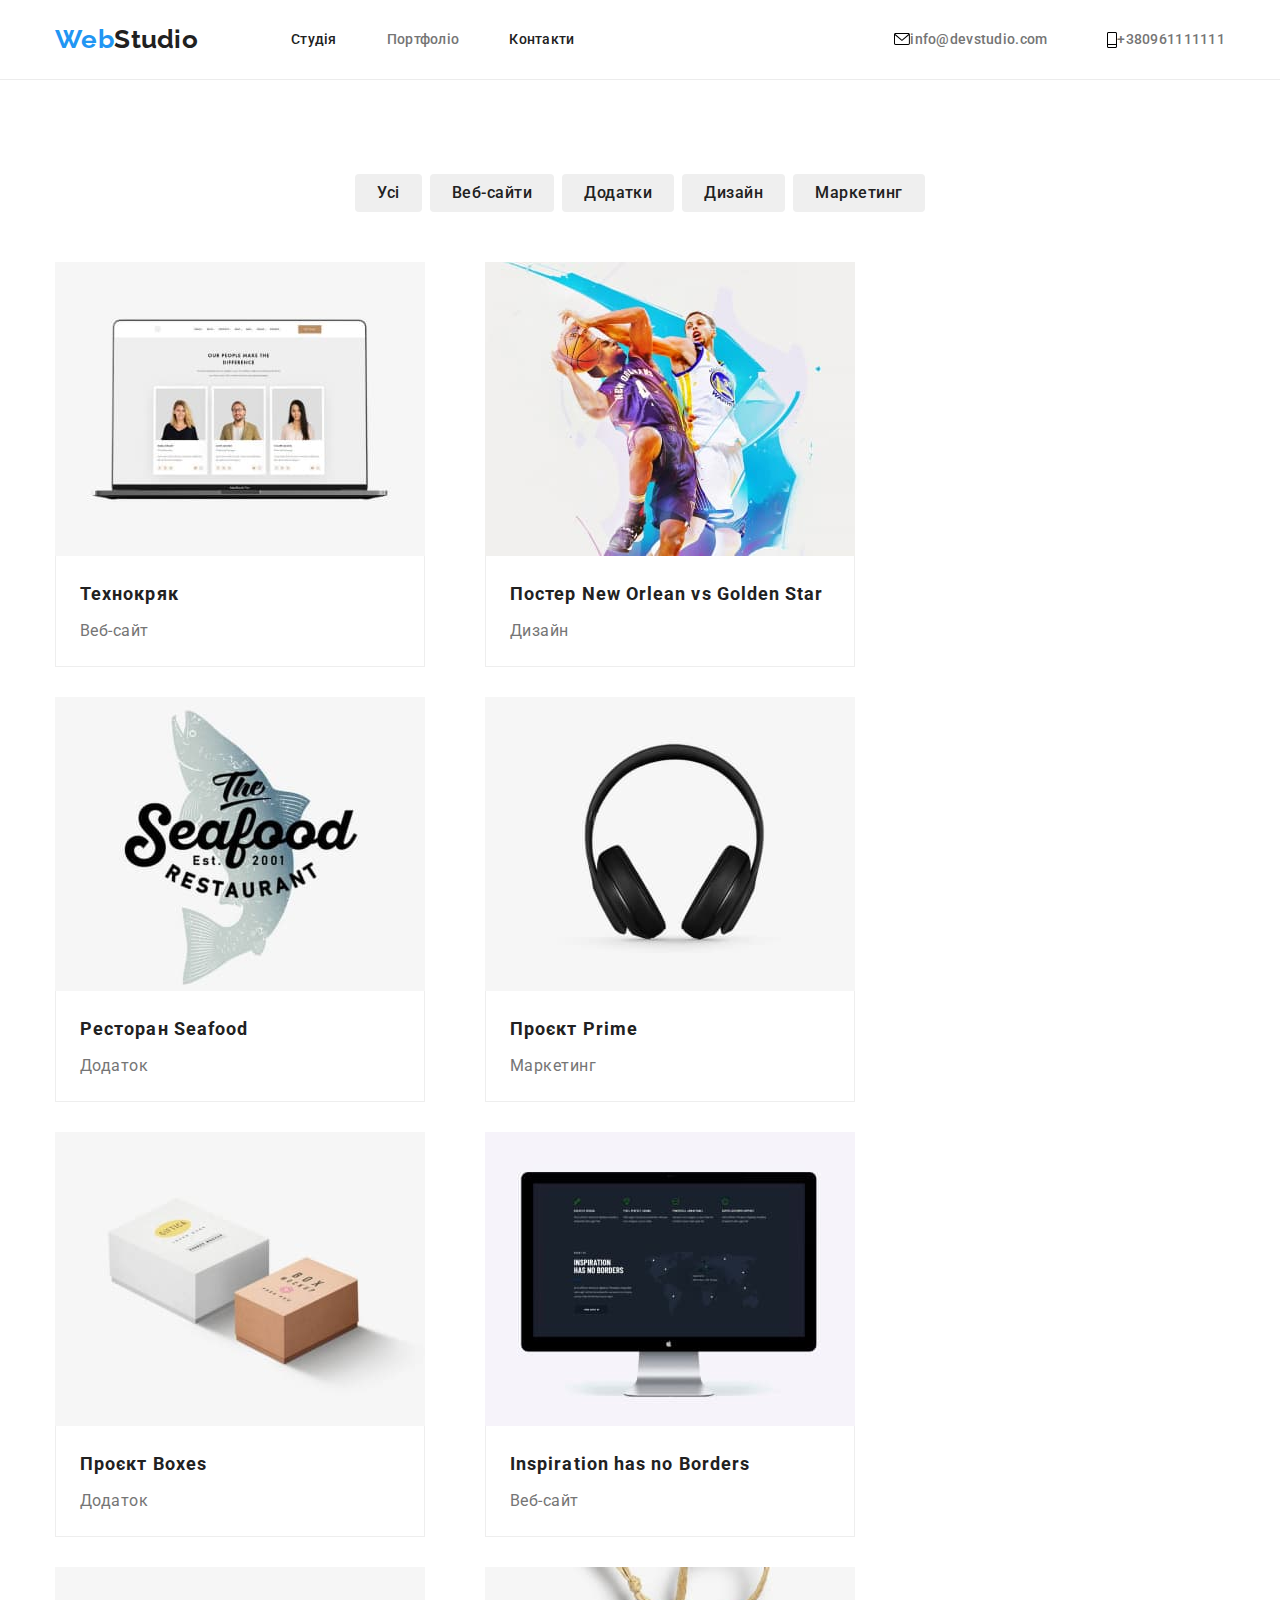
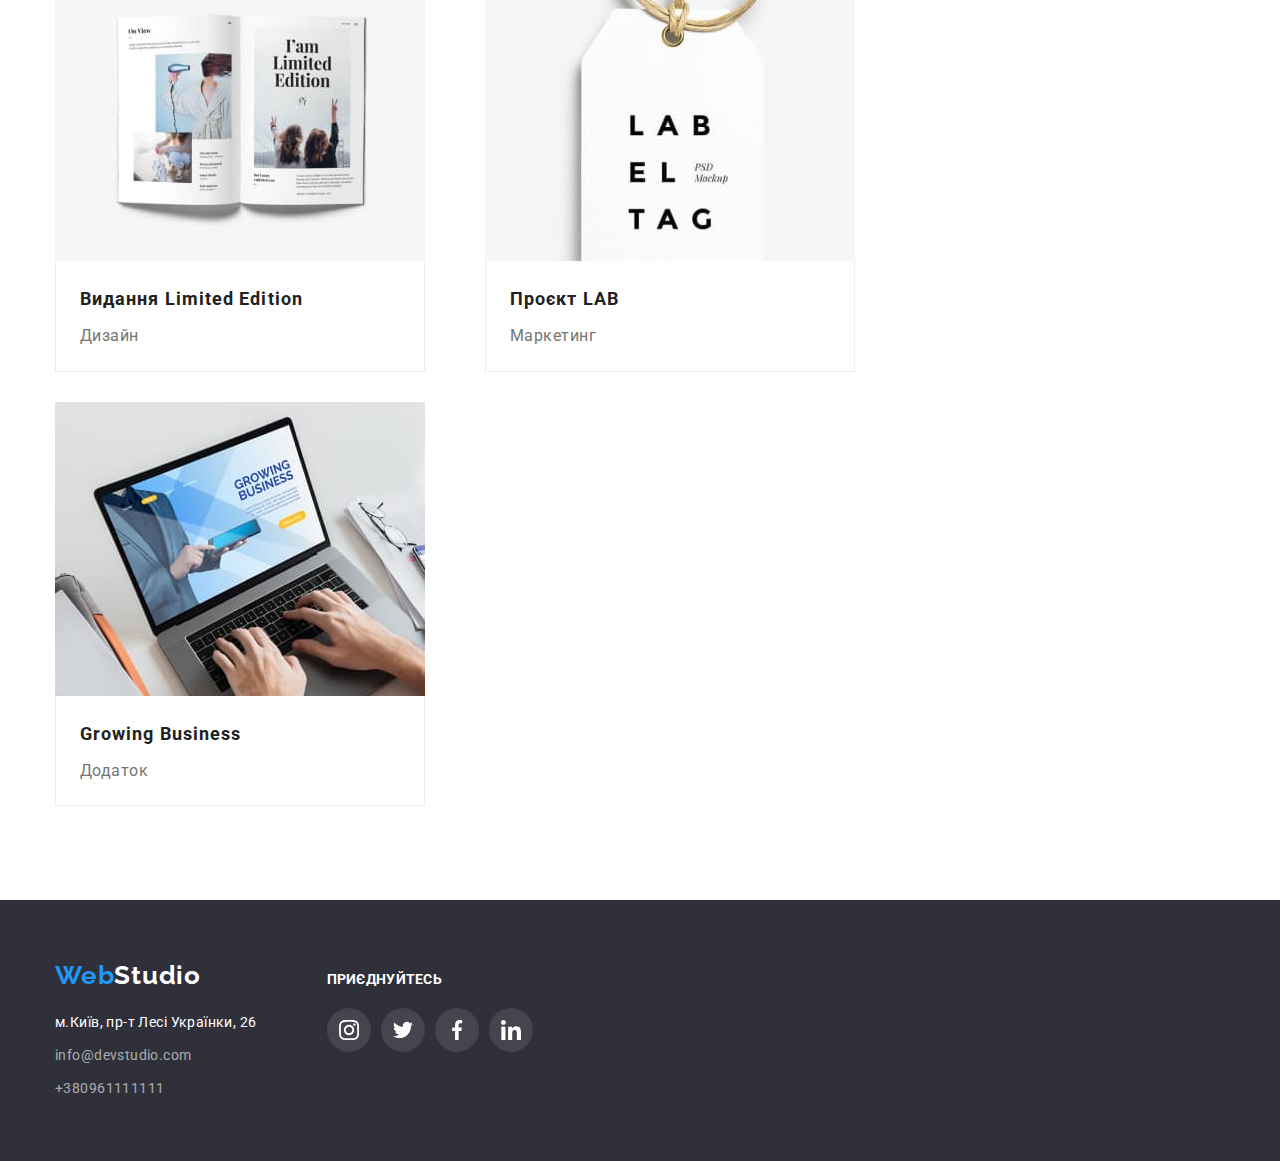
==== commit edd4ec27: "5вар" ====
--- a/portfolio.html
+++ b/portfolio.html
@@ -41,24 +41,29 @@
      <li class="menu-item link-port">
       <a class="menu-link  link-port" href="./index.html">Контакти</a></li>
     </ul>
-    <ul class="list-port contakt">
-      <div class="post-email">
-        <li class="post-email-link"> 
+    <ul class="list contakt">
+      <!-- <div class="post-email"> -->
+        <li class="post-email-link item-contakt"> 
+          <a class="item-contakt contakt-email link-port"href>
           <svg class="post-email-icon">
-            <use href="./images/symbol-defs 2.svg#icon-envelope-hover"></use>
-       </li>
-
-
- <li><a class=" item-contakt contakt-email link-port list-port" href="mailto:info@devstudio.com">info@devstudio.com</a></li>
-      </div>
- 
- <div class="number">
-  <li class="contakt-number"> 
+            <use href="./images/symbol-defs 2.svg#icon-envelope-hover"></use> 
+      </svg>
+      info@devstudio.com
+    </a>
+    </li> 
+    
+<li class="contakt-email">
+  <a class="item-contakt contakt-email link-port" href>
     <svg class="contakt-phone-icon">
-      <use href="./images/symbol-defs 2.svg#icon-untitled"></use>
- </li>
- <li><a class=" item-contakt contakt-email contakt-phone-number list-port link-port" href="">+380961111111</a></li>
-      </ul>
+ <use href="./images/symbol-defs 2.svg#icon-untitled"></use>
+    </svg>
+   +380961111111
+ </a>
+  </li>
+  </ul>
+
+ 
+      
 </div>
 </nav>
 </header>
@@ -88,7 +93,7 @@
 
  
     <li>
-       <a href="" class="flex-element"> 
+       <a  class="flex-element"href> 
        <img src="./images/технокряк.jpg" alt="Технокряк"
        width="370">
    <div class="port-card-bottom">
@@ -98,7 +103,7 @@
     </li>  
    
     <li>
-       <a href=""class="flex-element"> 
+       <a class="flex-element"href> 
       <img src="./images/постер-new-orlian.jpg" alt="постер"
        width="370">
     <div class="port-card-bottom">
@@ -124,9 +129,9 @@
      
   <li>
 
-    <a href="" class="flex-element">
+    <a class="flex-element"href>
        <img src="./images/проект-прайм.jpg" 
-       alt="Проєкт Prime" width="370">
+      alt="Проєкт Prime" width="370">
   <div class="port-card-bottom">
     <h2 class="card-name">Проєкт Prime</h2>
       <p class="card-speciality">Маркетинг</p>
--- a/css/styles.css
+++ b/css/styles.css
@@ -386,7 +386,8 @@
    
    background:var(--primary-text-color-theme-dark);
   }
- .menu{margin-left: 93px;} 
+ .menu
+ {margin-left: 93px;} 
     
 .team-speciality
 {   
@@ -514,7 +515,7 @@
     
     }  
    
-  
+.carent.
 .flex-element
 { 
   display: block;
@@ -737,8 +738,7 @@
   width: 10px;
   height: 16px; 
 
-  color: var(--secondary-text-color-theme-light);
-
+  color: var(--secondary-text-color-theme-light);;
 }
 
 
@@ -751,14 +751,14 @@
 
 
 
-.contakt-number
+.contakt-email
 {display: flex;
-flex-direction:row-reverse;
+
  align-items: center;
- margin-right: 10px;
-}
-
-.number 
+
+}
+
+/* .number 
 {display: flex;
   align-items: center;
 }
@@ -766,8 +766,8 @@
 .number:focus
 {
   fill: 
-    #2196F3;
-}
+    #2196F3; */
+
 
 
 .post-email
@@ -781,7 +781,7 @@
 {
   width: 16px;
   height: 12px;
-  fill: #757575;
+
 }
 
 .post-email-icon:hover,
@@ -794,7 +794,7 @@
 .post-email-link
 {
   display: flex;
-flex-direction:row-reverse;
+/* flex-direction:row-reverse; */
  align-items: center;
  margin-right: 10px;
 }
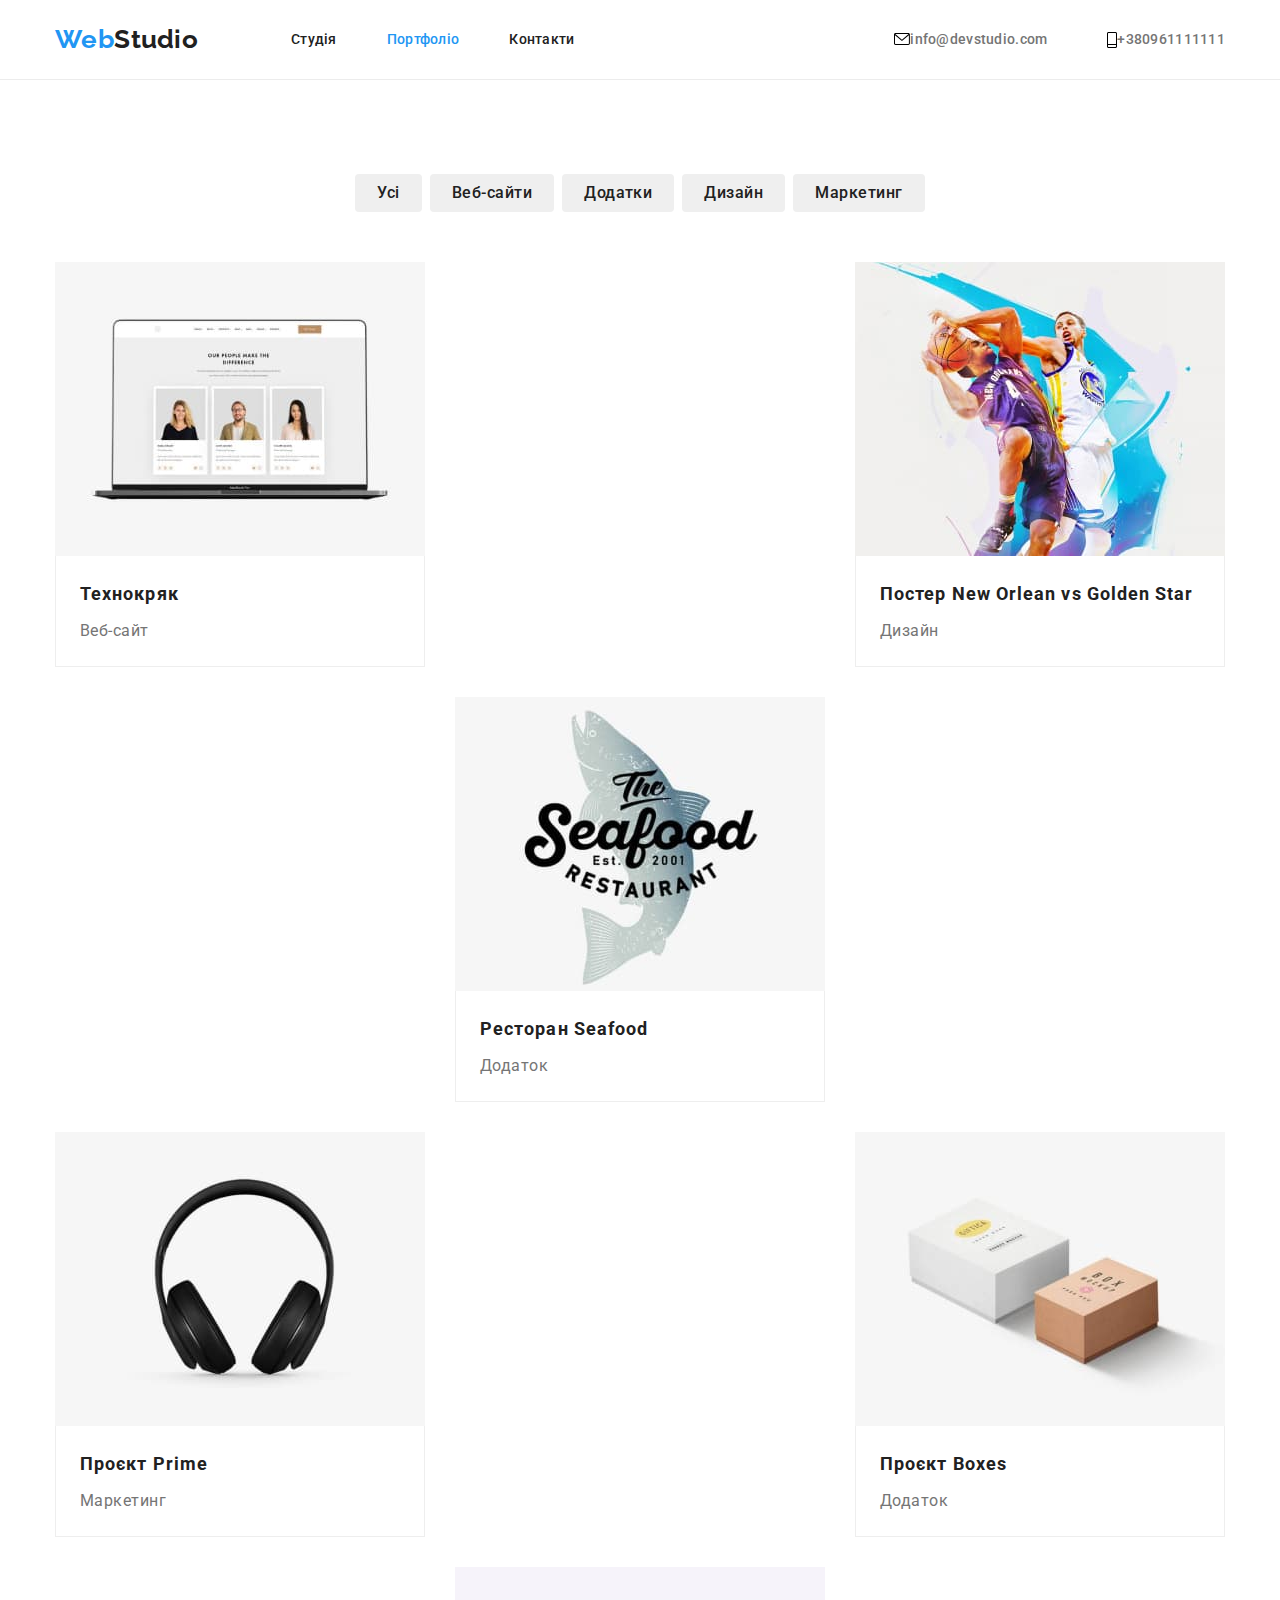
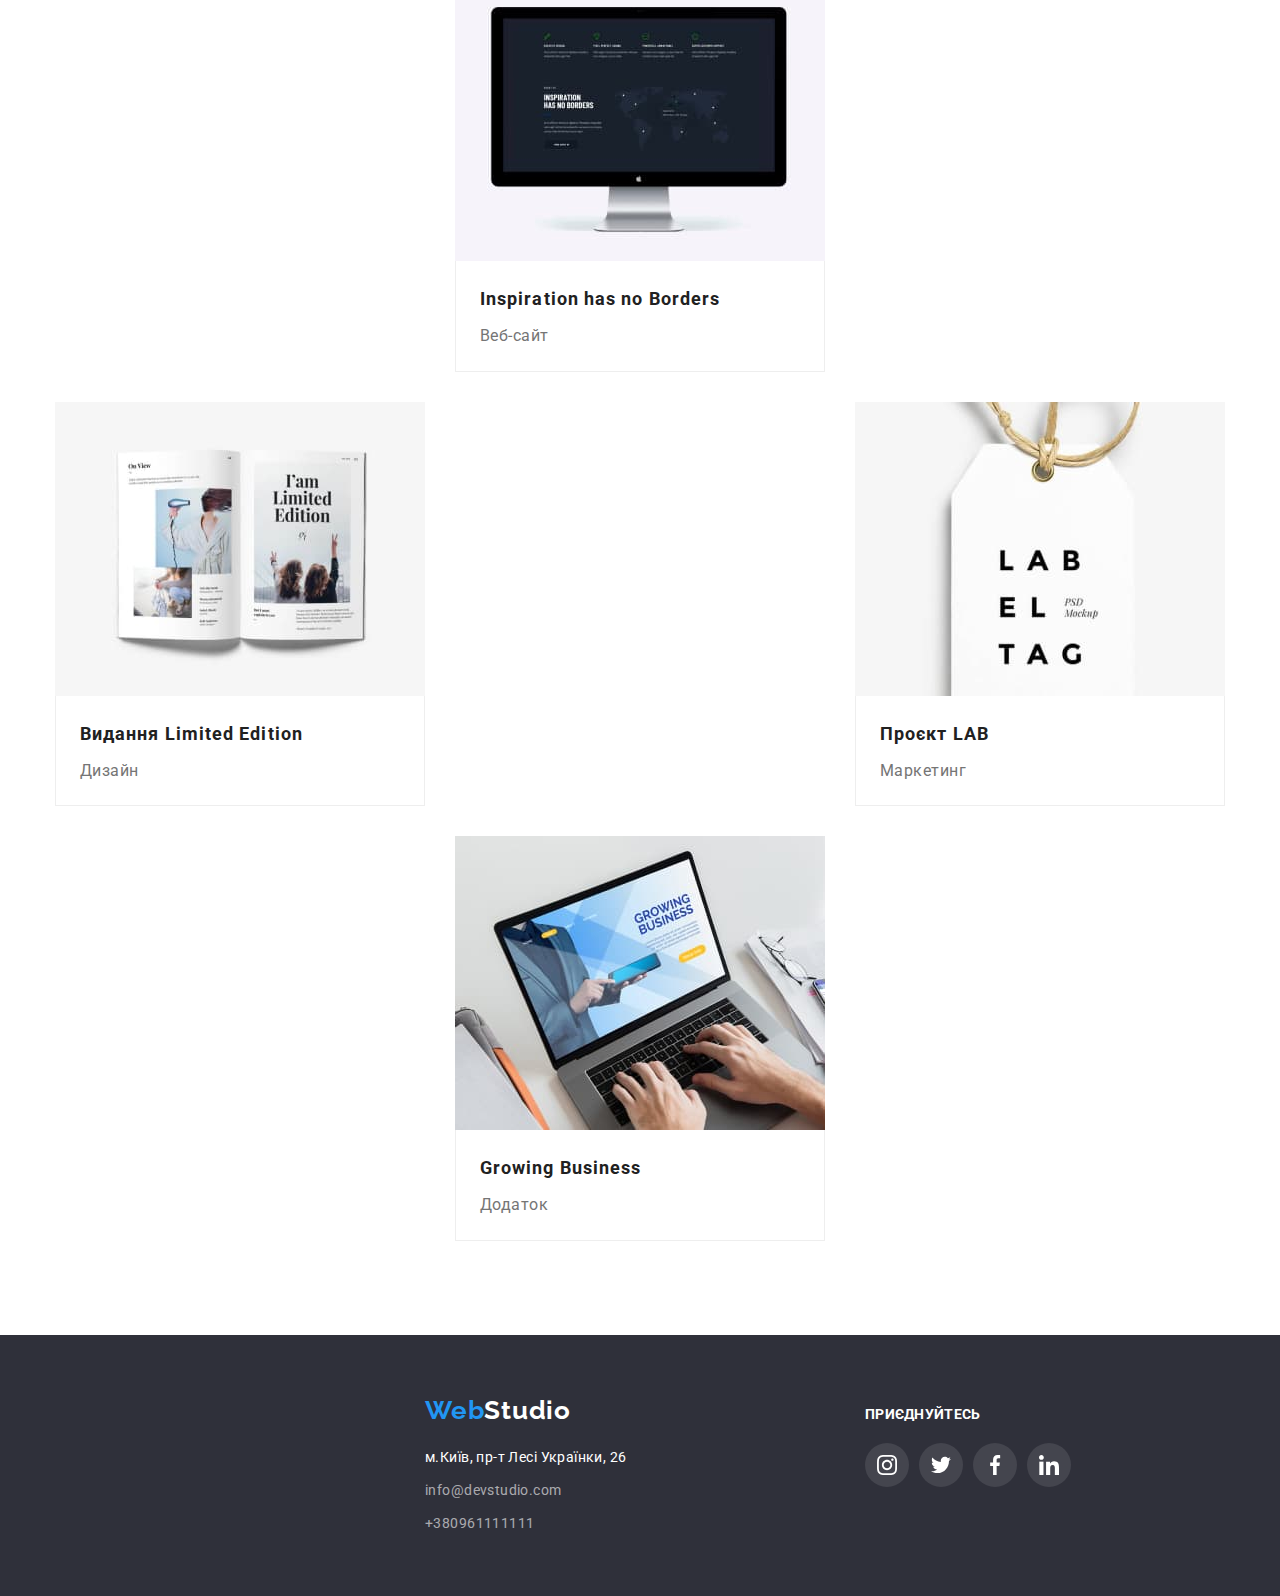
==== commit 07c5c9b8: "6" ====
--- a/portfolio.html
+++ b/portfolio.html
@@ -36,7 +36,7 @@
 
      <li class="menu-item link-port">
   
-  <a class="menu-link link-port contakt-email" href="./portfolio.html">Портфоліо</a></li>
+  <a class="menu-link link-port currentColor contakt-email" href="./portfolio.html">Портфоліо</a></li>
 
      <li class="menu-item link-port">
       <a class="menu-link  link-port" href="./index.html">Контакти</a></li>
@@ -74,7 +74,7 @@
    <div class="container">  
       <!-- <h1 class="">Картки</h1> -->
     <ul class="filter list-port ">
-      <li><button class="filter-list" type="button">Усі</button></li> 
+      <li><button class="filter-list " type="button">Усі</button></li> 
 
       <li><button class="filter-list" type="button">Веб-сайти</button></li> 
      
--- a/css/styles.css
+++ b/css/styles.css
@@ -287,14 +287,13 @@
 cursor: pointer;
 padding:6px 22px;
 color:var(--accent-color);
- background:var(secondary-background-color-theme-light);
+ background:var(secondary-background-color-theme-light) ;
  border-radius: 4px;
 }
 .filter-list:hover,
 .filter-list:focus
   { 
    
-    /* shadow-middle */
 box-shadow: 0px 3px 1px rgba(0, 0, 0, 0.1), 0px 1px 2px rgba(0, 0, 0, 0.08), 0px 2px 2px rgba(0, 0, 0, 0.12);
 
         color:var(--primary-text-color-theme-dark);
@@ -515,7 +514,10 @@
     
     }  
    
-.carent.
+.currentColor
+{
+color:var(--primary-text-color-theme-light);
+}
 .flex-element
 { 
   display: block;
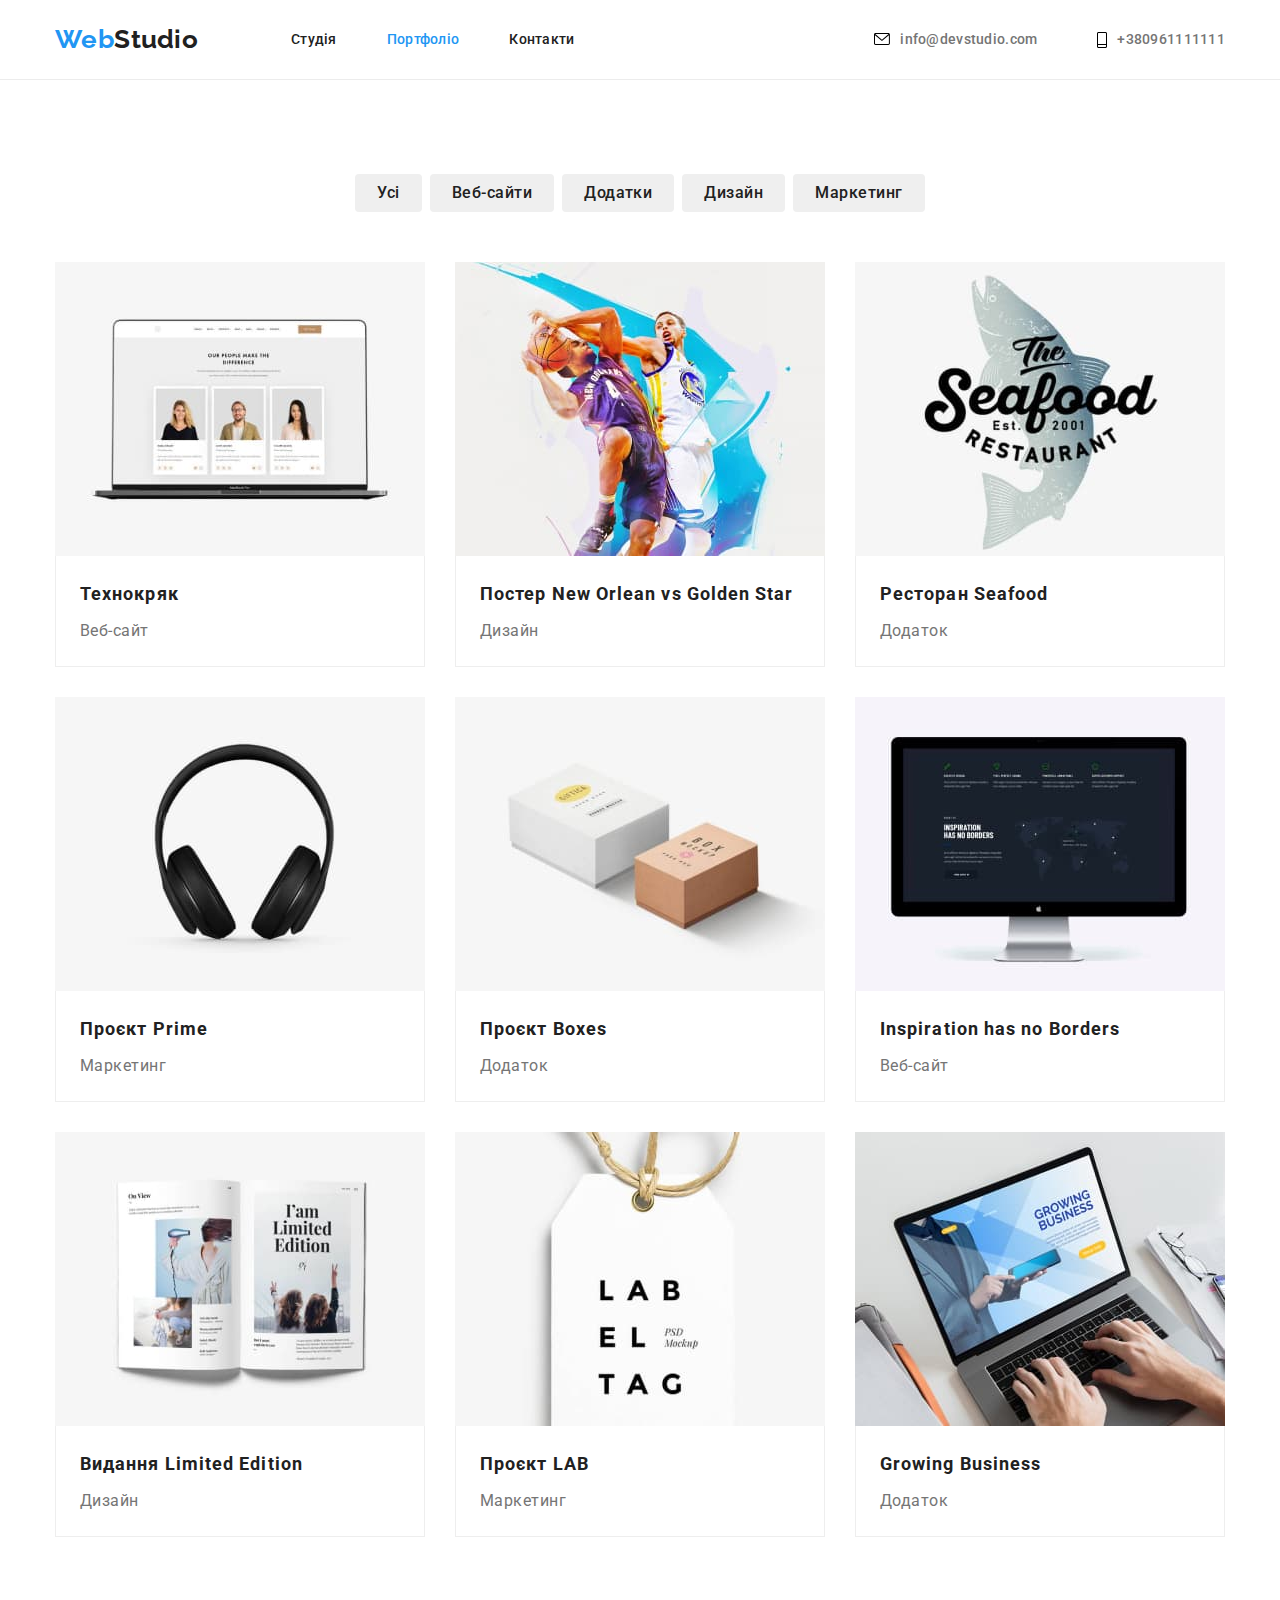
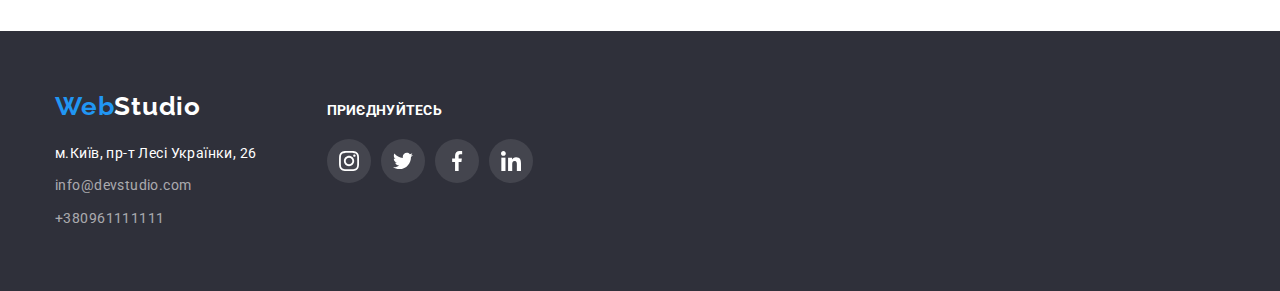
==== commit 2d3b2a3a: "виправлення-сім" ====
--- a/portfolio.html
+++ b/portfolio.html
@@ -91,17 +91,18 @@
 
   <ul class=" flex-container  list-port link-port">
 
- 
+
     <li>
        <a  class="flex-element"href> 
-       <img src="./images/технокряк.jpg" alt="Технокряк"
+       <img   src="./images/технокряк.jpg" alt="Технокряк"
        width="370">
    <div class="port-card-bottom">
       <h2 class="card-name">Технокряк</h2>
          <p class="card-speciality">Веб-сайт</p>
    </div>
+       </a>
     </li>  
-   
+  
     <li>
        <a class="flex-element"href> 
       <img src="./images/постер-new-orlian.jpg" alt="постер"
@@ -110,19 +111,22 @@
        <h2 class="card-name">Постер New Orlean vs Golden Star</h2>
           <p class="card-speciality">Дизайн</p>
    </div> 
+       </a>
       </li> 
 
     
 
      
-    <li> 
-      <a href=""class="flex-element">
-      <img src="./images/see-food.jpg" alt="Ресторан Seafood"
+    <li>
+    
+      <a class="flex-element"href>
+       <img src="./images/see-food.jpg" alt="Ресторан Seafood"
        width="370">
    <div class="port-card-bottom">  
       <h2 class="card-name">Ресторан Seafood</h2>
         <p class="card-speciality">Додаток</p>
-   
+   </div>
+      </a>
       </li>
 
     
@@ -136,6 +140,7 @@
     <h2 class="card-name">Проєкт Prime</h2>
       <p class="card-speciality">Маркетинг</p>
    </div> 
+    </a>
   </li>
   
  
@@ -146,7 +151,8 @@
    <div class="port-card-bottom">
     <h2 class="card-name">Проєкт Boxes</h2>
       <p class="card-speciality">Додаток</p>
-   </div>    
+   </div> 
+    </a>   
   </li>
 
   <li>
@@ -155,7 +161,8 @@
    <div class="port-card-bottom">
     <h2 class="card-name">Inspiration has no Borders</h2>
       <p class="card-speciality">Веб-сайт</p>
-   </div>      
+   </div>   
+    </a>   
   </li>
 
   <li>
@@ -165,7 +172,8 @@
     <h2 class="card-name">Видання Limited Edition</h2>
       <p class="card-speciality">Дизайн</p>
   
-   </div>     
+   </div> 
+    </a>    
   </li>
 
   <li>
@@ -174,7 +182,8 @@
    <div class="port-card-bottom">
     <h2 class="card-name">Проєкт LAB</h2>
       <p class="card-speciality">Маркетинг</p> 
-   </div>      
+   </div>   
+    </a>   
   </li>
 
   <li>
@@ -184,10 +193,12 @@
     <h2 class="card-name">Growing Business</h2>
       <p class="card-speciality">Додаток</p>
   </div>
+    </a>
 </li>
 
 </ul>
   </div>
+  
 </section>
 </main>    
 
--- a/css/styles.css
+++ b/css/styles.css
@@ -513,15 +513,24 @@
     padding-right: 0px;
     
     }  
-   
+    .currentColor.filter-list.Усі
+    :hover
+    {
+      background-color: #188CE8;
+    }
 .currentColor
 {
 color:var(--primary-text-color-theme-light);
 }
+.img-list{
+  width: 370px;
+ 
+}
 .flex-element
-{ 
-  display: block;
+{ display: block;
+  text-decoration: none;
   width: 370px;
+
 
 }
 .flex-element:focus,
@@ -739,6 +748,7 @@
 {
   width: 10px;
   height: 16px; 
+  margin-right: 10px;
 
   color: var(--secondary-text-color-theme-light);;
 }
@@ -783,6 +793,7 @@
 {
   width: 16px;
   height: 12px;
+  margin-right: 10px;
 
 }
 
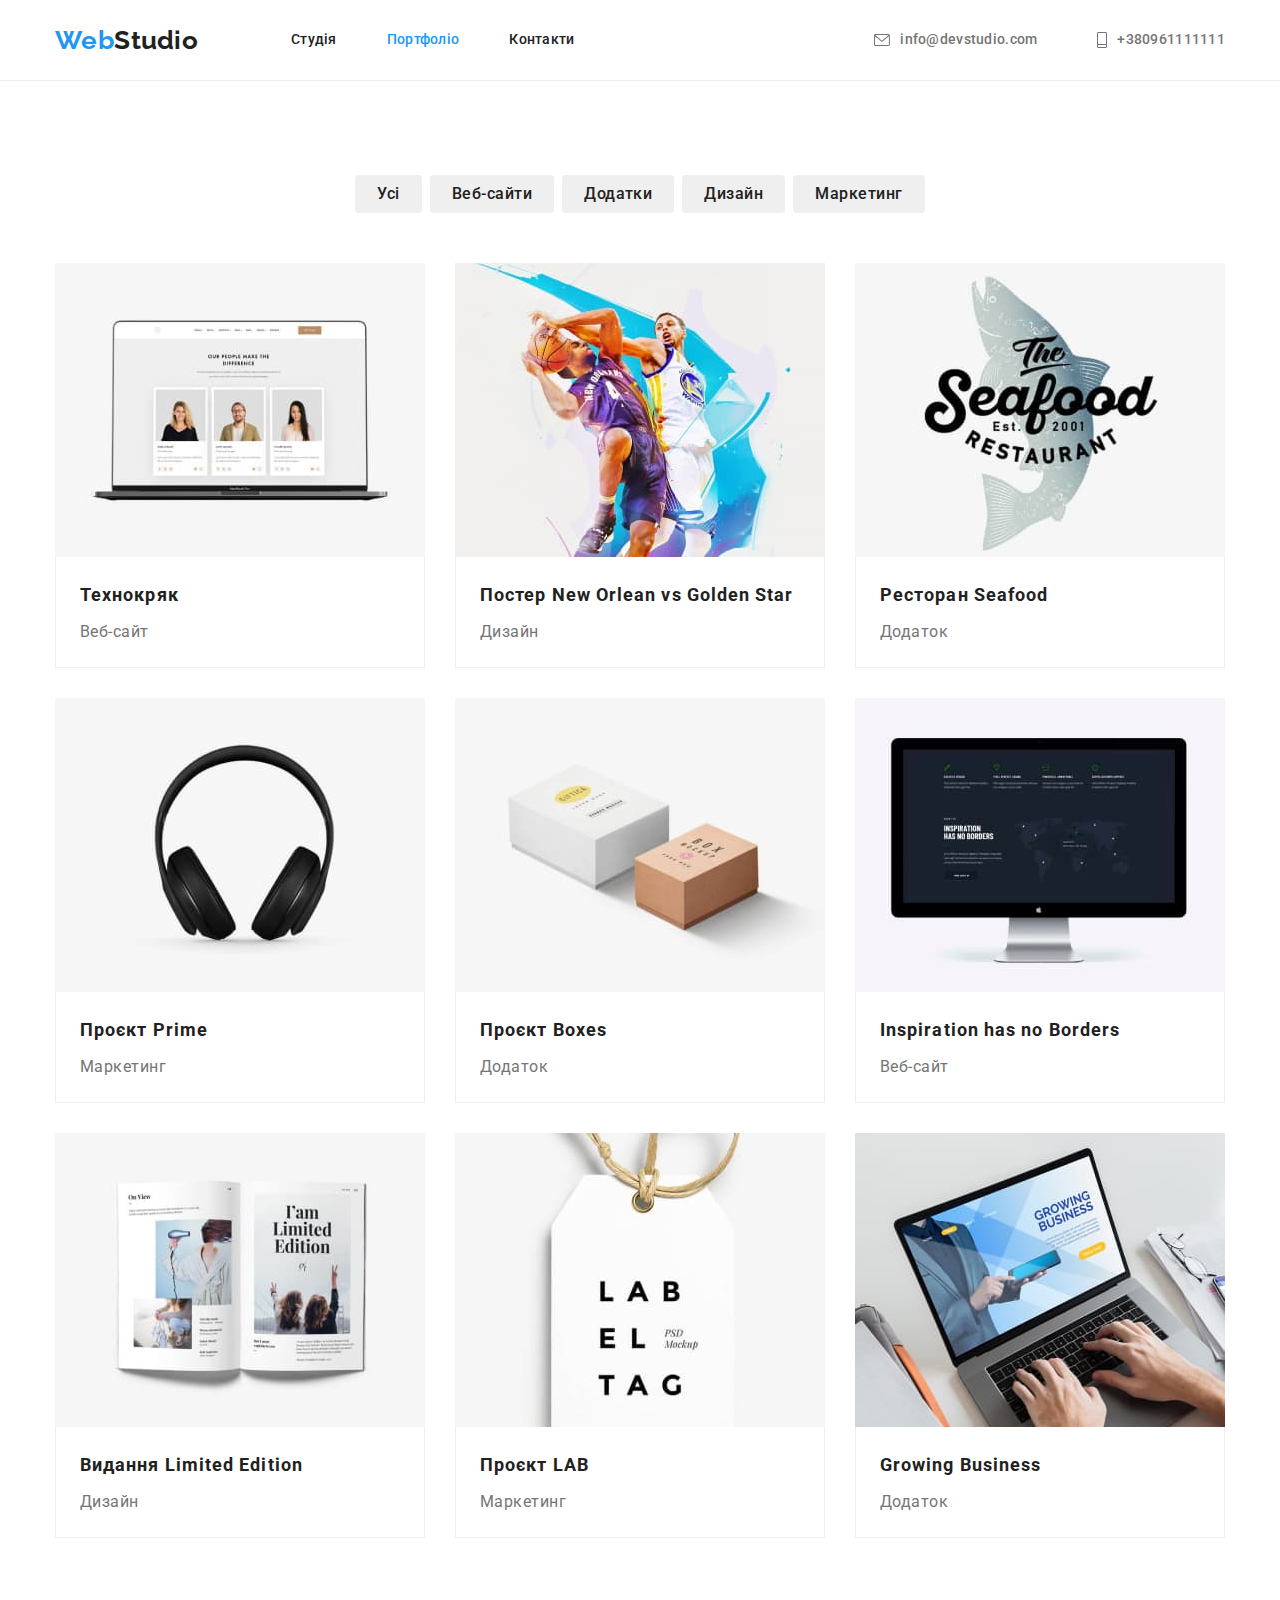
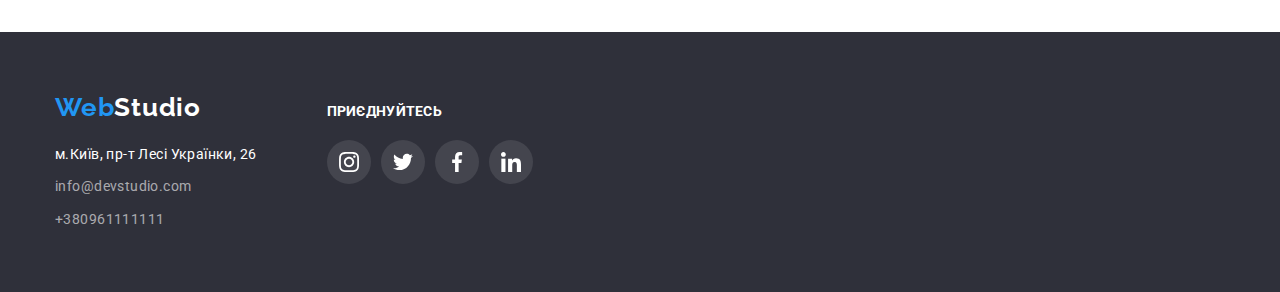
==== commit e0ca3f7c: "зміни-вісім" ====
--- a/portfolio.html
+++ b/portfolio.html
@@ -16,12 +16,12 @@
   
 
 
-  <header> 
+  <header class="box"> 
    
   <body>
    
 
-   <nav class="page-nav box">
+   <nav class="page-nav ">
     <div class="container page-header-container">
      <!-- <h1>картки та кнопки</h1> -->
       <a href="./index.html" class="link-port list"><span class="logo"><span class="accent-logo">Web</span>Studio</span></a>
@@ -34,11 +34,11 @@
   
       <a class="link-port menu-link" href="./index.html">Студія</a></li>
 
-     <li class="menu-item link-port">
+     <li class="menu-item ">
   
   <a class="menu-link link-port currentColor contakt-email" href="./portfolio.html">Портфоліо</a></li>
 
-     <li class="menu-item link-port">
+     <li class="menu-item ">
       <a class="menu-link  link-port" href="./index.html">Контакти</a></li>
     </ul>
     <ul class="list contakt">
@@ -223,7 +223,7 @@
     </address>
   </div>   
   <div class="join">
-      <h3 class="join-title">Приєднуйтесь</h3>
+      <p class="join-title">Приєднуйтесь</p>
       <ul class="social-list list">
         <li class="social-list-item">
           <a href="" class="social-list-link-footer"> 
--- a/css/styles.css
+++ b/css/styles.css
@@ -125,10 +125,7 @@
 
 
 
-.page-header
-  {
-    background: var(--primary-text-color-theme-dark);
-  }
+
 
 .page-header-container 
   {
@@ -173,6 +170,7 @@
         line-height: 1.14;
         letter-spacing: 0.02em;
         padding: 0;
+        background-color: var(--primary-text-color-theme-dark);
     }
     
        .button { cursor: pointer;}
@@ -416,7 +414,9 @@
 
   .contakt-email
   {font-weight: 500;
-    color: var(--secondary-text-color-theme-light);
+    fill:currentColor;
+    color:var( --secondary-text-color-theme-light);
+
    }
    .contakt-email:hover,
    .contakt-email:focus
@@ -498,7 +498,7 @@
    
    .box 
    {
-  height:   80px;
+ 
 border-bottom:1px solid#ECECEC; 
 }
  
@@ -647,7 +647,7 @@
 .customers-list-link
 {
   display:flex;
-align-items:baseline;
+align-items:center;
  justify-content: center;
  
  border: 1px solid #AFB1B8;
@@ -667,12 +667,9 @@
 }
 .customers-list-icon
 {
-  display: flex;
-  align-items: center;
   width: 106px;
   height: 60px;
-  fill: 
-  #AFB1B8;
+
 }
 .customers-list-icon:focus,
 .customers-list-icon:hover 
@@ -689,23 +686,7 @@
   
   width: 170px;
   height: 92px;
- 
-
-    padding-left: 32px;
-  padding-right: 32px;
-  padding-top: 16px;
-  padding-bottom: 16px;
-  border: #2196F3;
 } 
-
-
-
-.customers-list-link:hover.customers-list-icon
-{
-  fill:#2196F3;
- 
-} 
-
 
 .benefits-list-icon
 {
@@ -717,18 +698,12 @@
 
 
 .benefits-icon{
-
+display: flex;
+align-items: center;
+justify-content: center;
   width: 270px;
   height: 120px;
-  fill: 
-  #F5F4FA;
-  border: 1px solid #AFB1B8;
-  border-radius: 4px;
-
-    padding-left: 100px;
-  padding-right: 100px;
-  padding-top: 25px;
-  padding-bottom: 25px;
+ background-color: #F5F4FA;    
   margin-bottom: 30px;
 }
 
@@ -750,7 +725,6 @@
   height: 16px; 
   margin-right: 10px;
 
-  color: var(--secondary-text-color-theme-light);;
 }
 
 
@@ -765,20 +739,16 @@
 
 .contakt-email
 {display: flex;
-
- align-items: center;
-
-}
-
-/* .number 
+align-items: center;
+
+}
+
+. 
 {display: flex;
   align-items: center;
 }
-.number:hover,
-.number:focus
-{
-  fill: 
-    #2196F3; */
+
+ 
 
 
 
